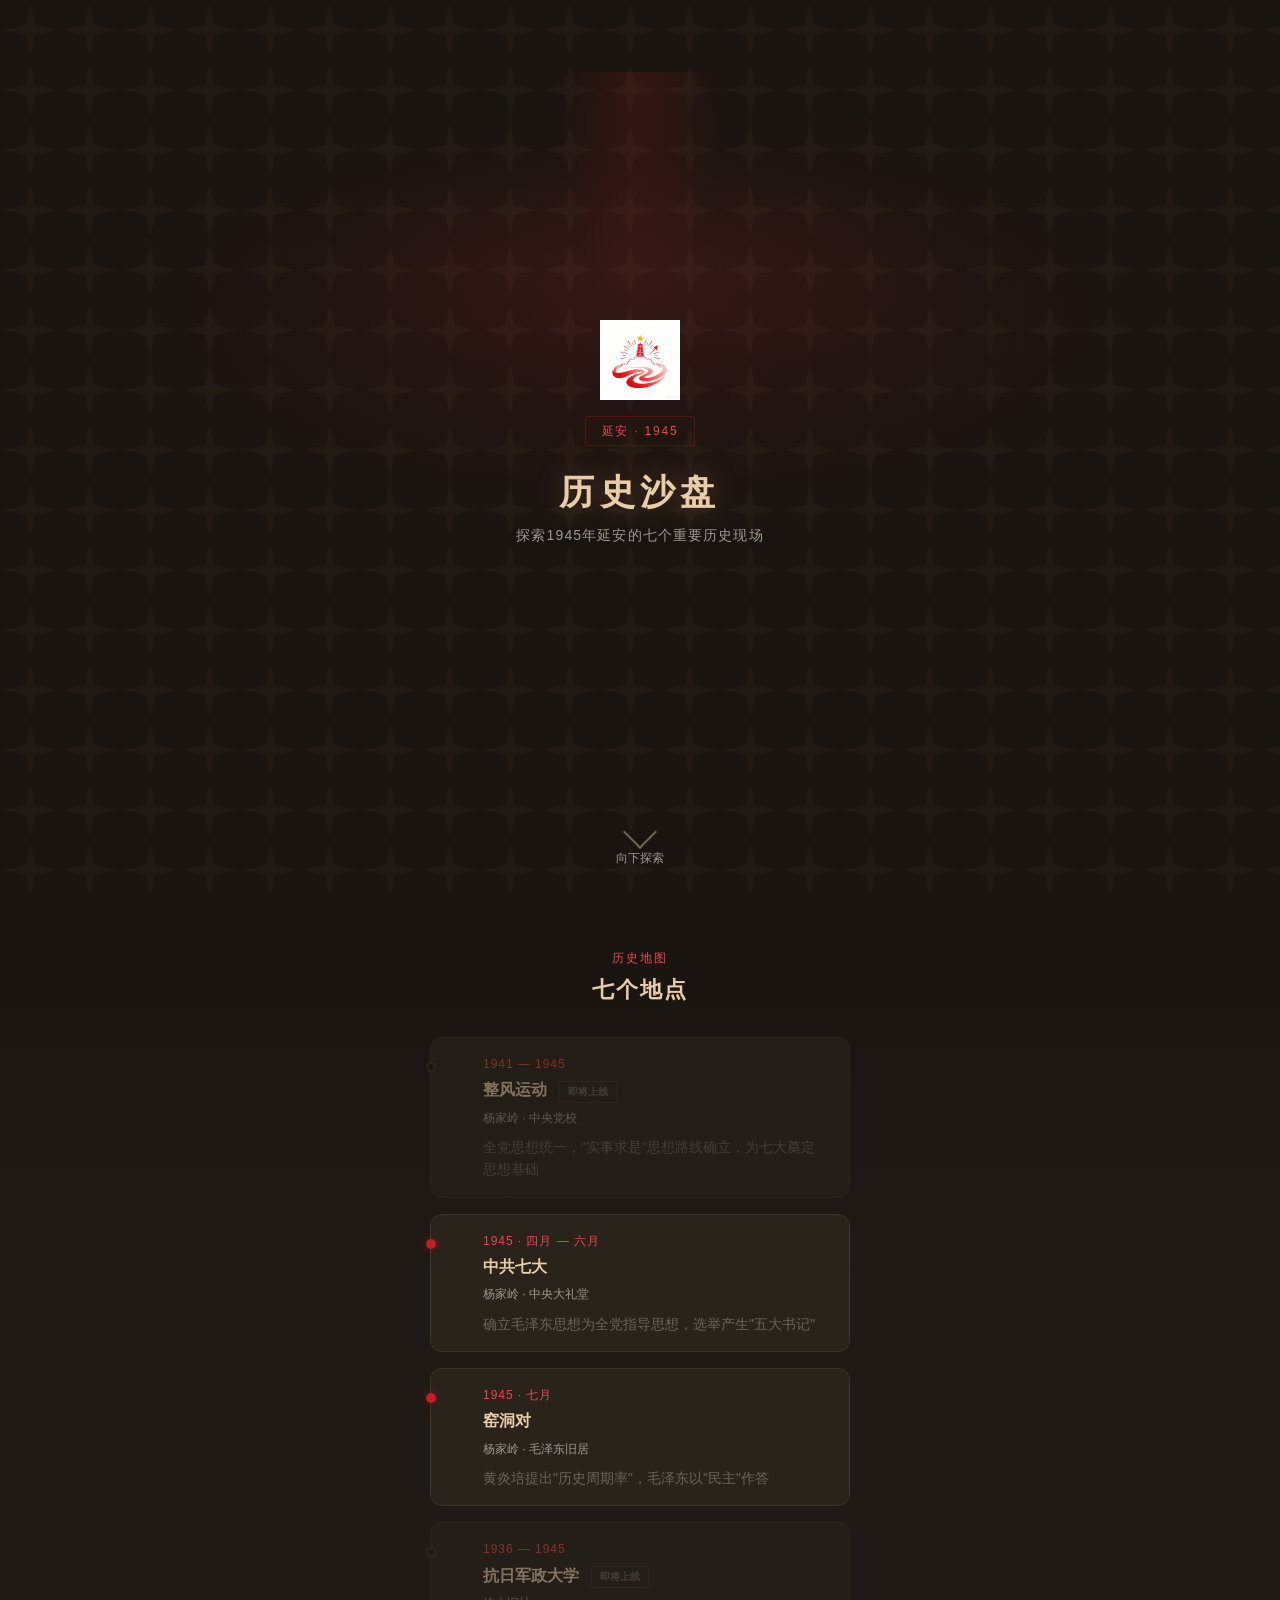
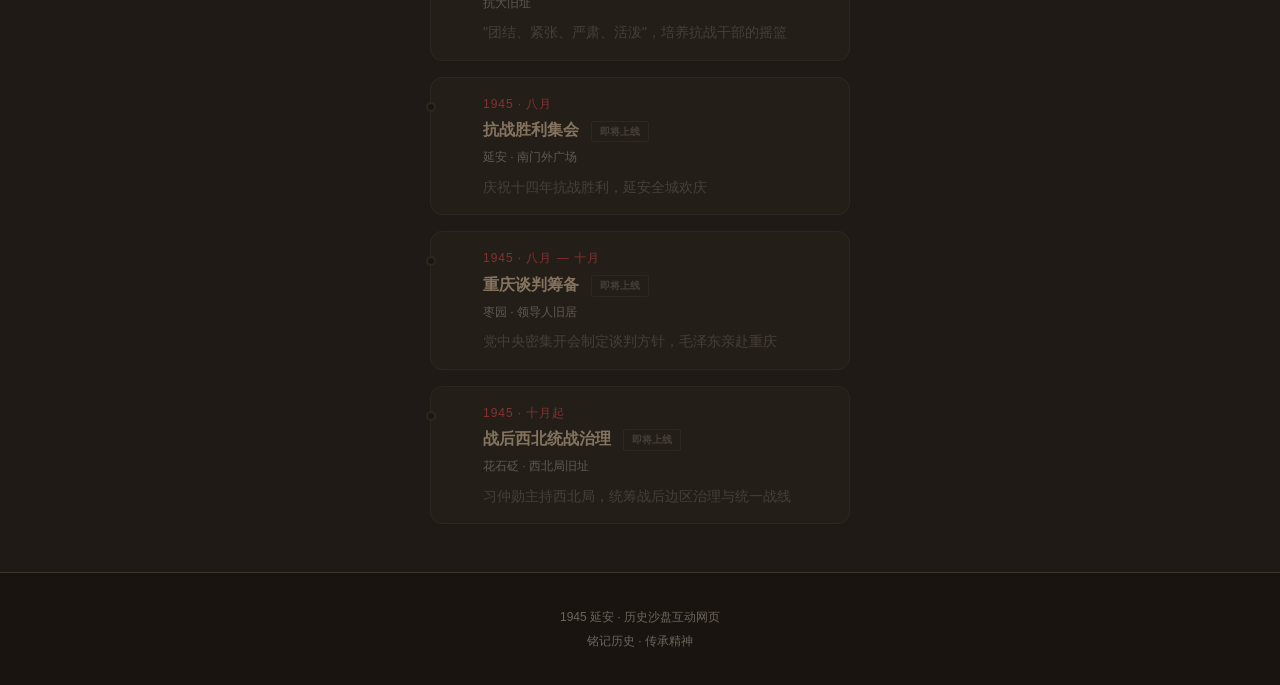
==== index.html @ 7a6450e3 "修復人物圖片顯示問題 - 添加 .nojekyll、根目錄著陸頁、圖片加載重試機制 - 新增 .nojekyll 防止 GitHub Pages 的 Jekyll 處理干擾靜態資源 - 新增根目錄 i" ====
<!DOCTYPE html>
<html lang="zh-CN">
<head>
<meta charset="UTF-8">
<meta name="viewport" content="width=device-width, initial-scale=1.0, viewport-fit=cover">
<title>1945延安 · 历史沙盘</title>
<link rel="stylesheet" href="assets/css/common.css">
<style>
  :root {
    --accent:       #C41E24;
    --accent-light: #E8484D;
  }

  body {
    background: var(--color-bg-deep);
  }

  /* ===== 封面 ===== */
  .hero {
    width: 100%;
    min-height: 100vh;
    min-height: 100dvh;
    display: flex;
    flex-direction: column;
    align-items: center;
    justify-content: center;
    padding: var(--space-3xl) var(--space-lg);
    position: relative;
    overflow: hidden;
    background:
      radial-gradient(ellipse 70% 40% at 50% 35%, rgba(196,30,36,0.10) 0%, transparent 60%),
      radial-gradient(ellipse 50% 25% at 50% 30%, rgba(232,72,77,0.06) 0%, transparent 50%),
      var(--color-bg-deep);
  }

  .hero-bg-texture {
    position: absolute; inset: 0;
    pointer-events: none; z-index: 1; opacity: 0.04;
    background-image: url("data:image/svg+xml,%3Csvg width='60' height='60' xmlns='http://www.w3.org/2000/svg'%3E%3Cpath d='M30 5 L35 25 L55 30 L35 35 L30 55 L25 35 L5 30 L25 25 Z' fill='%23D4A574'/%3E%3C/svg%3E");
    background-size: 60px 60px;
  }

  /* 灯笼光晕 */
  .lantern-glow {
    position: absolute; top: 8%; left: 50%; transform: translateX(-50%);
    width: 200px; height: 300px;
    background: radial-gradient(ellipse at 50% 0%, rgba(196,30,36,0.15) 0%, transparent 60%);
    pointer-events: none; z-index: 1;
    animation: glowPulse 4s ease-in-out infinite;
  }
  @keyframes glowPulse {
    0%, 100% { opacity: 0.7; transform: translateX(-50%) scale(1); }
    50%      { opacity: 1; transform: translateX(-50%) scale(1.05); }
  }

  /* 队徽 */
  .logo-wrap {
    position: relative; z-index: 2;
    width: 80px; height: 80px;
    margin-bottom: var(--space-lg);
    opacity: 0;
    animation: fadeUp 0.8s var(--ease-out) 0.1s forwards;
  }
  .logo-wrap img { width: 100%; height: 100%; object-fit: contain; }

  .hero-tag {
    position: relative; z-index: 2;
    font-size: var(--text-xs); letter-spacing: 0.15em;
    color: var(--accent-light);
    border: 1px solid rgba(196,30,36,0.3);
    padding: 4px 16px; border-radius: 2px;
    margin-bottom: var(--space-xl);
    opacity: 0;
    animation: fadeUp 0.8s var(--ease-out) 0.15s forwards;
  }

  .hero-title {
    position: relative; z-index: 2;
    font-family: var(--font-display);
    font-size: 2.2rem; font-weight: 900;
    color: var(--color-gold-light);
    letter-spacing: 0.15em;
    margin-bottom: var(--space-sm);
    opacity: 0;
    animation: fadeUp 0.8s var(--ease-out) 0.25s forwards;
    text-shadow: 0 0 30px rgba(212,165,116,0.3);
  }

  .hero-sub {
    position: relative; z-index: 2;
    font-size: var(--text-sm); color: var(--color-text-dim);
    letter-spacing: 0.08em; margin-bottom: var(--space-2xl);
    opacity: 0;
    animation: fadeUp 0.8s var(--ease-out) 0.35s forwards;
  }

  .hero-scroll {
    position: absolute; bottom: var(--space-2xl); left: 50%;
    transform: translateX(-50%); z-index: 2;
    color: var(--color-text-dim); font-size: var(--text-xs);
    animation: bounce-down 2s ease-in-out infinite;
    pointer-events: none;
    display: flex; flex-direction: column; align-items: center; gap: var(--space-xs);
  }
  .hero-scroll::before {
    content: '';
    width: 24px; height: 24px;
    border-right: 2px solid var(--color-text-dim);
    border-bottom: 2px solid var(--color-text-dim);
    transform: rotate(45deg);
    opacity: 0.6;
  }

  @keyframes fadeUp {
    from { opacity: 0; transform: translateY(20px); }
    to   { opacity: 1; transform: translateY(0); }
  }
  @keyframes bounce-down {
    0%, 100% { transform: translateX(-50%) translateY(0); }
    50%      { transform: translateX(-50%) translateY(8px); }
  }

  /* ===== 地点列表 ===== */
  .locations-section {
    width: 100%;
    padding: var(--space-3xl) var(--space-lg) var(--space-3xl);
    display: flex; flex-direction: column; align-items: center;
    background: linear-gradient(to bottom, var(--color-bg-deep), var(--color-bg-primary) 30%);
  }

  .section-title-wrap {
    text-align: center; margin-bottom: var(--space-2xl);
  }
  .section-label {
    font-size: var(--text-xs); letter-spacing: 0.15em;
    color: var(--accent-light); margin-bottom: var(--space-sm);
  }
  .section-heading {
    font-family: var(--font-display);
    font-size: var(--text-xl); color: var(--color-gold-light);
    letter-spacing: 0.08em;
  }

  /* 连接线 */
  .timeline-line {
    position: absolute; left: 15px; top: 0; bottom: 0;
    width: 1px;
    background: linear-gradient(to bottom, transparent, var(--color-border) 10%, var(--color-border) 90%, transparent);
  }

  /* 地点卡片 */
  .location-list {
    width: 100%; max-width: 420px;
    position: relative;
    display: flex; flex-direction: column; gap: var(--space-lg);
  }

  .location-card {
    position: relative;
    background: var(--color-bg-card);
    border: 1px solid var(--color-border);
    border-radius: var(--radius-lg);
    padding: var(--space-lg) var(--space-xl);
    padding-left: calc(var(--space-xl) + 28px);
    cursor: pointer;
    transition: all var(--duration-base) var(--ease-out);
    -webkit-tap-highlight-color: transparent;
    text-decoration: none;
    color: inherit;
    display: block;
  }
  .location-card:hover {
    border-color: var(--accent);
    box-shadow: 0 8px 32px rgba(0,0,0,0.5);
    transform: translateX(4px);
  }
  .location-card:active { transform: scale(0.98); }

  /* 时间线圆点 */
  .location-dot {
    position: absolute; left: -5px; top: 24px;
    width: 10px; height: 10px; border-radius: 50%;
    border: 2px solid var(--color-border);
    background: var(--color-bg-deep);
    z-index: 2; transition: all var(--duration-base) var(--ease-out);
  }
  .location-card:hover .location-dot,
  .location-card.active .location-dot {
    border-color: var(--accent);
    box-shadow: 0 0 10px rgba(196,30,36,0.4);
  }
  .location-card.active .location-dot {
    background: var(--accent);
  }

  .loc-month {
    font-size: var(--text-xs); color: var(--accent-light);
    letter-spacing: 0.08em; margin-bottom: 2px;
  }
  .loc-name {
    font-family: var(--font-display);
    font-size: var(--text-base); font-weight: 700;
    color: var(--color-gold-light);
    margin-bottom: 4px;
  }
  .loc-venue {
    font-size: var(--text-xs); color: var(--color-text-dim);
    margin-bottom: var(--space-sm);
  }
  .loc-desc {
    font-size: var(--text-sm); color: var(--color-text-muted);
    line-height: 1.6;
    display: -webkit-box;
    -webkit-line-clamp: 2;
    -webkit-box-orient: vertical;
    overflow: hidden;
  }

  /* 即将上线卡片 */
  .location-card.coming-soon {
    opacity: 0.5; cursor: default; pointer-events: none;
  }
  .location-card.coming-soon:hover {
    border-color: var(--color-border);
    box-shadow: none;
    transform: none;
  }
  .coming-badge {
    display: inline-block;
    font-size: 0.65rem; color: var(--color-text-muted);
    border: 1px solid var(--color-border);
    padding: 1px 8px; border-radius: 2px;
    margin-left: var(--space-sm); vertical-align: middle;
  }

  /* 页脚 */
  .site-footer {
    width: 100%; padding: var(--space-2xl) var(--space-lg);
    text-align: center;
    background: var(--color-bg-deep);
    border-top: 1px solid var(--color-border);
  }
  .site-footer p { font-size: var(--text-xs); color: var(--color-text-muted); line-height: 2; }
</style>
</head>
<body>

<!-- ======== 封面 ======== -->
<section class="hero">
  <div class="hero-bg-texture"></div>
  <div class="lantern-glow"></div>

  <div class="logo-wrap">
    <img src="assets/images/logo.png" alt="队徽" onerror="this.style.display='none'">
  </div>
  <div class="hero-tag">延安 · 1945</div>
  <h1 class="hero-title">历史沙盘</h1>
  <p class="hero-sub">探索1945年延安的七个重要历史现场</p>

  <div class="hero-scroll">向下探索</div>
</section>

<!-- ======== 地点列表 ======== -->
<section class="locations-section" id="locations">
  <div class="section-title-wrap">
    <div class="section-label">历史地图</div>
    <h2 class="section-heading">七个地点</h2>
  </div>

  <div class="location-list">
    <!-- 1. 整风运动 — 即将上线 -->
    <div class="location-card coming-soon">
      <div class="location-dot"></div>
      <div class="loc-month">1941 — 1945</div>
      <div class="loc-name">整风运动 <span class="coming-badge">即将上线</span></div>
      <div class="loc-venue">杨家岭 · 中央党校</div>
      <div class="loc-desc">全党思想统一，"实事求是"思想路线确立，为七大奠定思想基础</div>
    </div>

    <!-- 2. 中共七大 ✅ -->
    <a class="location-card active" href="locations/02-qida/">
      <div class="location-dot"></div>
      <div class="loc-month">1945 · 四月 — 六月</div>
      <div class="loc-name">中共七大</div>
      <div class="loc-venue">杨家岭 · 中央大礼堂</div>
      <div class="loc-desc">确立毛泽东思想为全党指导思想，选举产生"五大书记"</div>
    </a>

    <!-- 3. 窑洞对 ✅ -->
    <a class="location-card active" href="locations/03-yaodongdui/">
      <div class="location-dot"></div>
      <div class="loc-month">1945 · 七月</div>
      <div class="loc-name">窑洞对</div>
      <div class="loc-venue">杨家岭 · 毛泽东旧居</div>
      <div class="loc-desc">黄炎培提出"历史周期率"，毛泽东以"民主"作答</div>
    </a>

    <!-- 4. 抗大 — 即将上线 -->
    <div class="location-card coming-soon">
      <div class="location-dot"></div>
      <div class="loc-month">1936 — 1945</div>
      <div class="loc-name">抗日军政大学 <span class="coming-badge">即将上线</span></div>
      <div class="loc-venue">抗大旧址</div>
      <div class="loc-desc">"团结、紧张、严肃、活泼"，培养抗战干部的摇篮</div>
    </div>

    <!-- 5. 抗战胜利集会 — 即将上线 -->
    <div class="location-card coming-soon">
      <div class="location-dot"></div>
      <div class="loc-month">1945 · 八月</div>
      <div class="loc-name">抗战胜利集会 <span class="coming-badge">即将上线</span></div>
      <div class="loc-venue">延安 · 南门外广场</div>
      <div class="loc-desc">庆祝十四年抗战胜利，延安全城欢庆</div>
    </div>

    <!-- 6. 重庆谈判筹备 — 即将上线 -->
    <div class="location-card coming-soon">
      <div class="location-dot"></div>
      <div class="loc-month">1945 · 八月 — 十月</div>
      <div class="loc-name">重庆谈判筹备 <span class="coming-badge">即将上线</span></div>
      <div class="loc-venue">枣园 · 领导人旧居</div>
      <div class="loc-desc">党中央密集开会制定谈判方针，毛泽东亲赴重庆</div>
    </div>

    <!-- 7. 战后西北统战治理 — 即将上线 -->
    <div class="location-card coming-soon">
      <div class="location-dot"></div>
      <div class="loc-month">1945 · 十月起</div>
      <div class="loc-name">战后西北统战治理 <span class="coming-badge">即将上线</span></div>
      <div class="loc-venue">花石砭 · 西北局旧址</div>
      <div class="loc-desc">习仲勋主持西北局，统筹战后边区治理与统一战线</div>
    </div>
  </div>
</section>

<!-- ======== 页脚 ======== -->
<footer class="site-footer">
  <p>1945 延安 · 历史沙盘互动网页</p>
  <p>铭记历史 · 传承精神</p>
</footer>

</body>
</html>
---- assets/css/common.css ----
/* ============================================
   1945延安 · 公共样式系统
   设计主题：暗红色调 · 窑洞灯火
   ============================================ */

/* --- CSS 变量（设计令牌） --- */
:root {
  /* 核心色板 — 取自队徽 */
  --color-bg-deep:    #1a1410;   /* 最深底色（窑洞深处） */
  --color-bg-primary: #1f1a15;   /* 主背景 */
  --color-bg-card:    #2a231c;   /* 卡片背景 */
  --color-bg-elevated:#302820;   /* 悬浮层背景 */

  --color-gold:       #D4A574;   /* 暖金（月亮、强调） */
  --color-gold-light: #E8CDA8;   /* 浅金（高亮文字） */
  --color-red:        #C41E24;   /* 革命红（标题、按钮） */
  --color-red-deep:   #8B1A1F;   /* 深红（渐变暗部） */
  --color-red-glow:   #E8484D;   /* 红光（hover微光） */

  --color-text:       #E8DDD0;   /* 主文字（暖白纸色） */
  --color-text-dim:   #A0988C;   /* 次文字 */
  --color-text-muted: #6B645A;   /* 弱化文字 */
  --color-border:     #3D342A;   /* 边框/分割线 */

  --color-success:    #5B8C5A;   /* 正确绿 */
  --color-error:      #C44B4B;   /* 错误红 */

  /* 字体 */
  --font-display: "STSong", "SimSun", "Noto Serif SC", "Source Han Serif CN", serif;
  --font-body:    "PingFang SC", "Microsoft YaHei", "Noto Sans SC", "Source Han Sans CN", sans-serif;

  /* 字号（移动优先，基准375px） */
  --text-xs:   0.75rem;   /* 12px */
  --text-sm:   0.875rem;  /* 14px */
  --text-base: 1rem;      /* 16px */
  --text-lg:   1.125rem;  /* 18px */
  --text-xl:   1.375rem;  /* 22px */
  --text-2xl:  1.75rem;   /* 28px */
  --text-3xl:  2.25rem;   /* 36px */

  /* 间距（4pt体系） */
  --space-xs:  0.25rem;   /* 4px  */
  --space-sm:  0.5rem;    /* 8px  */
  --space-md:  0.75rem;   /* 12px */
  --space-lg:  1rem;      /* 16px */
  --space-xl:  1.5rem;    /* 24px */
  --space-2xl: 2rem;      /* 32px */
  --space-3xl: 3rem;      /* 48px */

  /* 圆角 */
  --radius-sm: 4px;
  --radius-md: 8px;
  --radius-lg: 12px;
  --radius-full: 9999px;

  /* 动效 */
  --ease-out: cubic-bezier(0.16, 1, 0.3, 1);
  --ease-in-out: cubic-bezier(0.65, 0, 0.35, 1);
  --duration-fast: 150ms;
  --duration-base: 300ms;
  --duration-slow: 500ms;
}

/* --- 重置与基础 --- */
*, *::before, *::after {
  margin: 0;
  padding: 0;
  box-sizing: border-box;
}

html {
  font-size: 16px;
  -webkit-text-size-adjust: 100%;
  scroll-behavior: smooth;
}

body {
  font-family: var(--font-body);
  font-size: var(--text-base);
  line-height: 1.7;
  color: var(--color-text);
  background: var(--color-bg-primary);
  min-height: 100vh;
  min-height: 100dvh;
  overflow-x: hidden;
  /* 纸张纹理模拟 */
  background-image:
    radial-gradient(ellipse at 50% 0%, rgba(180,140,100,0.06) 0%, transparent 70%),
    url("data:image/svg+xml,%3Csvg width='400' height='400' xmlns='http://www.w3.org/2000/svg'%3E%3Cfilter id='n'%3E%3CfeTurbulence type='fractalNoise' baseFrequency='0.9' numOctaves='4' stitchTiles='stitch'/%3E%3C/filter%3E%3Crect width='100%25' height='100%25' filter='url(%23n)' opacity='0.03'/%3E%3C/svg%3E");
}

/* --- 排版 --- */
h1, h2, h3, h4 {
  font-family: var(--font-display);
  font-weight: 700;
  line-height: 1.3;
  color: var(--color-gold-light);
}

h1 { font-size: var(--text-3xl); letter-spacing: 0.04em; }
h2 { font-size: var(--text-2xl); letter-spacing: 0.03em; }
h3 { font-size: var(--text-xl); letter-spacing: 0.02em; }

a {
  color: var(--color-gold-light);
  text-decoration: none;
  transition: color var(--duration-fast) var(--ease-out);
}
a:hover { color: var(--color-gold); }

/* --- 页面容器 --- */
.page-container {
  width: 100%;
  max-width: 480px;
  margin: 0 auto;
  padding: 0 var(--space-lg);
  min-height: 100vh;
  min-height: 100dvh;
}

/* --- 按钮 --- */
.btn {
  display: inline-flex;
  align-items: center;
  justify-content: center;
  gap: var(--space-sm);
  padding: var(--space-md) var(--space-xl);
  font-family: var(--font-body);
  font-size: var(--text-base);
  font-weight: 600;
  border: none;
  border-radius: var(--radius-md);
  cursor: pointer;
  transition: all var(--duration-fast) var(--ease-out);
  min-height: 48px;
  min-width: 48px;
  -webkit-tap-highlight-color: transparent;
}
.btn:active { transform: scale(0.97); }

.btn-primary {
  background: var(--color-red);
  color: #fff;
  box-shadow: 0 2px 12px rgba(196,30,36,0.3);
}
.btn-primary:hover {
  background: var(--color-red-glow);
  box-shadow: 0 4px 20px rgba(196,30,36,0.45);
}

.btn-outline {
  background: transparent;
  color: var(--color-gold);
  border: 1.5px solid var(--color-gold);
}
.btn-outline:hover {
  background: rgba(212,165,116,0.1);
}

.btn-ghost {
  background: transparent;
  color: var(--color-text-dim);
}
.btn-ghost:hover { color: var(--color-gold); }

/* --- 卡片 --- */
.card {
  background: var(--color-bg-card);
  border: 1px solid var(--color-border);
  border-radius: var(--radius-lg);
  padding: var(--space-xl);
  transition: all var(--duration-base) var(--ease-out);
}
.card:hover {
  border-color: var(--color-gold);
  box-shadow: 0 8px 30px rgba(0,0,0,0.4);
}

/* --- 分割线 --- */
.divider {
  width: 100%;
  height: 1px;
  background: linear-gradient(90deg, transparent, var(--color-border), transparent);
  margin: var(--space-xl) 0;
}

/* --- 发光分割线（金色） --- */
.divider-gold {
  width: 60px;
  height: 2px;
  background: var(--color-gold);
  border-radius: 1px;
  margin: var(--space-lg) 0;
  opacity: 0.7;
}

/* --- 标签 --- */
.tag {
  display: inline-block;
  padding: var(--space-xs) var(--space-md);
  font-size: var(--text-xs);
  font-weight: 600;
  letter-spacing: 0.06em;
  text-transform: uppercase;
  border-radius: var(--radius-sm);
  background: rgba(212,165,116,0.12);
  color: var(--color-gold);
  border: 1px solid rgba(212,165,116,0.2);
}

/* --- 圆形头像 --- */
.avatar {
  width: 80px;
  height: 80px;
  border-radius: var(--radius-full);
  border: 2px solid var(--color-gold);
  object-fit: cover;
  background: var(--color-bg-card);
  flex-shrink: 0;
}
.avatar-lg {
  width: 120px;
  height: 120px;
}

/* --- 音频播放按钮 --- */
.audio-btn {
  display: inline-flex;
  align-items: center;
  justify-content: center;
  width: 48px;
  height: 48px;
  border-radius: var(--radius-full);
  background: var(--color-red);
  color: #fff;
  border: none;
  cursor: pointer;
  font-size: 1.2rem;
  transition: all var(--duration-fast) var(--ease-out);
  box-shadow: 0 2px 12px rgba(196,30,36,0.35);
  -webkit-tap-highlight-color: transparent;
}
.audio-btn:hover {
  transform: scale(1.08);
  box-shadow: 0 4px 20px rgba(196,30,36,0.5);
}
.audio-btn.playing {
  animation: audio-pulse 1.2s ease-in-out infinite;
  background: var(--color-gold);
}

@keyframes audio-pulse {
  0%, 100% { box-shadow: 0 2px 12px rgba(212,165,116,0.35); }
  50%      { box-shadow: 0 4px 28px rgba(212,165,116,0.6); }
}

/* --- 弹窗/遮罩 --- */
.overlay {
  position: fixed;
  inset: 0;
  background: rgba(10,8,6,0.85);
  backdrop-filter: blur(4px);
  z-index: 100;
  display: flex;
  align-items: flex-end;
  justify-content: center;
  opacity: 0;
  pointer-events: none;
  transition: opacity var(--duration-base) var(--ease-out);
}
.overlay.active {
  opacity: 1;
  pointer-events: auto;
}

.overlay-panel {
  width: 100%;
  max-width: 480px;
  max-height: 85vh;
  max-height: 85dvh;
  background: var(--color-bg-primary);
  border-radius: var(--radius-lg) var(--radius-lg) 0 0;
  padding: var(--space-xl) var(--space-xl) calc(var(--space-xl) + env(safe-area-inset-bottom));
  overflow-y: auto;
  transform: translateY(100%);
  transition: transform var(--duration-slow) var(--ease-out);
}
.overlay.active .overlay-panel {
  transform: translateY(0);
}

.overlay-close {
  position: absolute;
  top: var(--space-lg);
  right: var(--space-lg);
  width: 36px;
  height: 36px;
  border-radius: var(--radius-full);
  background: rgba(255,255,255,0.1);
  border: none;
  color: var(--color-text);
  font-size: 1.2rem;
  cursor: pointer;
  display: flex;
  align-items: center;
  justify-content: center;
  z-index: 1;
}
.overlay-close:hover { background: rgba(255,255,255,0.2); }

/* --- 全屏滑动页 --- */
.fullscreen-page {
  width: 100%;
  min-height: 100vh;
  min-height: 100dvh;
  display: flex;
  flex-direction: column;
  align-items: center;
  justify-content: center;
  padding: var(--space-2xl) var(--space-lg);
  position: relative;
  scroll-snap-align: start;
}

/* 向下滚动提示箭头 */
.scroll-hint {
  position: absolute;
  bottom: var(--space-2xl);
  left: 50%;
  transform: translateX(-50%);
  display: flex;
  flex-direction: column;
  align-items: center;
  gap: var(--space-xs);
  color: var(--color-text-dim);
  font-size: var(--text-xs);
  animation: bounce-down 2s ease-in-out infinite;
  pointer-events: none;
}
.scroll-hint::before {
  content: '';
  width: 24px;
  height: 24px;
  border-right: 2px solid var(--color-text-dim);
  border-bottom: 2px solid var(--color-text-dim);
  transform: rotate(45deg);
  opacity: 0.6;
}

@keyframes bounce-down {
  0%, 100% { transform: translateX(-50%) translateY(0);  }
  50%      { transform: translateX(-50%) translateY(8px); }
}

/* --- 工具类 --- */
.text-center  { text-align: center; }
.text-gold    { color: var(--color-gold); }
.text-dim     { color: var(--color-text-dim); }
.text-muted   { color: var(--color-text-muted); }
.text-red     { color: var(--color-red); }
.mt-auto      { margin-top: auto; }
.mb-lg        { margin-bottom: var(--space-lg); }
.mb-xl        { margin-bottom: var(--space-xl); }
.gap-lg       { gap: var(--space-lg); }
.flex-col     { display: flex; flex-direction: column; }
.flex-center  { display: flex; align-items: center; justify-content: center; }
.flex-between { display: flex; align-items: center; justify-content: space-between; }

/* --- 响应式（平板以上） --- */
@media (min-width: 768px) {
  :root {
    --text-3xl: 2.75rem;
    --text-2xl: 2rem;
  }
  .page-container {
    padding: 0 var(--space-2xl);
  }
}
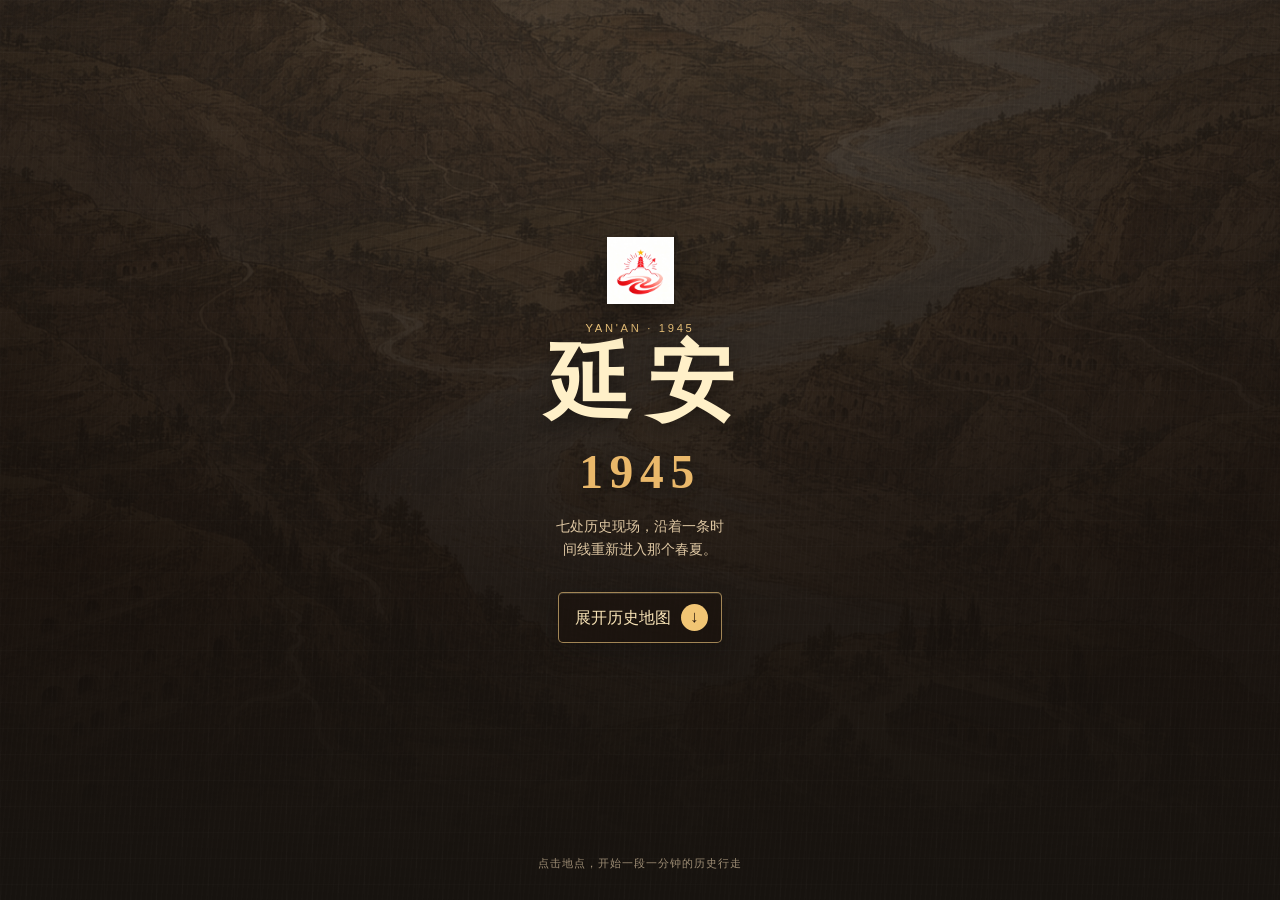
==== commit 0b5469c0: "Complete mobile Yanan history experience" ====
--- a/index.html
+++ b/index.html
@@ -1,343 +1,47 @@
-<!DOCTYPE html>
+<!doctype html>
 <html lang="zh-CN">
 <head>
-<meta charset="UTF-8">
-<meta name="viewport" content="width=device-width, initial-scale=1.0, viewport-fit=cover">
-<title>1945延安 · 历史沙盘</title>
-<link rel="stylesheet" href="assets/css/common.css">
-<style>
-  :root {
-    --accent:       #C41E24;
-    --accent-light: #E8484D;
-  }
+  <meta charset="utf-8">
+  <meta name="viewport" content="width=device-width, initial-scale=1, viewport-fit=cover">
+  <meta name="theme-color" content="#17130f">
+  <title>1945延安｜历史现场</title>
+  <link rel="stylesheet" href="assets/css/common.css">
+</head>
+<body class="home-shell">
+  <main class="home-cover" id="home-cover">
+    <div class="cover-grain" aria-hidden="true"></div>
+    <img class="brand-mark" src="assets/images/logo.png" alt="1945延安项目标志">
+    <p class="eyebrow">YAN'AN · 1945</p>
+    <h1 class="home-title">延安<br><span>1945</span></h1>
+    <p class="home-subtitle">七处历史现场，沿着一条时间线重新进入那个春夏。</p>
+    <button class="cover-command" id="open-map" type="button">
+      <span>展开历史地图</span>
+      <span class="command-icon" aria-hidden="true">↓</span>
+    </button>
+    <p class="cover-note">点击地点，开始一段一分钟的历史行走</p>
+  </main>
 
-  body {
-    background: var(--color-bg-deep);
-  }
-
-  /* ===== 封面 ===== */
-  .hero {
-    width: 100%;
-    min-height: 100vh;
-    min-height: 100dvh;
-    display: flex;
-    flex-direction: column;
-    align-items: center;
-    justify-content: center;
-    padding: var(--space-3xl) var(--space-lg);
-    position: relative;
-    overflow: hidden;
-    background:
-      radial-gradient(ellipse 70% 40% at 50% 35%, rgba(196,30,36,0.10) 0%, transparent 60%),
-      radial-gradient(ellipse 50% 25% at 50% 30%, rgba(232,72,77,0.06) 0%, transparent 50%),
-      var(--color-bg-deep);
-  }
-
-  .hero-bg-texture {
-    position: absolute; inset: 0;
-    pointer-events: none; z-index: 1; opacity: 0.04;
-    background-image: url("data:image/svg+xml,%3Csvg width='60' height='60' xmlns='http://www.w3.org/2000/svg'%3E%3Cpath d='M30 5 L35 25 L55 30 L35 35 L30 55 L25 35 L5 30 L25 25 Z' fill='%23D4A574'/%3E%3C/svg%3E");
-    background-size: 60px 60px;
-  }
-
-  /* 灯笼光晕 */
-  .lantern-glow {
-    position: absolute; top: 8%; left: 50%; transform: translateX(-50%);
-    width: 200px; height: 300px;
-    background: radial-gradient(ellipse at 50% 0%, rgba(196,30,36,0.15) 0%, transparent 60%);
-    pointer-events: none; z-index: 1;
-    animation: glowPulse 4s ease-in-out infinite;
-  }
-  @keyframes glowPulse {
-    0%, 100% { opacity: 0.7; transform: translateX(-50%) scale(1); }
-    50%      { opacity: 1; transform: translateX(-50%) scale(1.05); }
-  }
-
-  /* 队徽 */
-  .logo-wrap {
-    position: relative; z-index: 2;
-    width: 80px; height: 80px;
-    margin-bottom: var(--space-lg);
-    opacity: 0;
-    animation: fadeUp 0.8s var(--ease-out) 0.1s forwards;
-  }
-  .logo-wrap img { width: 100%; height: 100%; object-fit: contain; }
-
-  .hero-tag {
-    position: relative; z-index: 2;
-    font-size: var(--text-xs); letter-spacing: 0.15em;
-    color: var(--accent-light);
-    border: 1px solid rgba(196,30,36,0.3);
-    padding: 4px 16px; border-radius: 2px;
-    margin-bottom: var(--space-xl);
-    opacity: 0;
-    animation: fadeUp 0.8s var(--ease-out) 0.15s forwards;
-  }
-
-  .hero-title {
-    position: relative; z-index: 2;
-    font-family: var(--font-display);
-    font-size: 2.2rem; font-weight: 900;
-    color: var(--color-gold-light);
-    letter-spacing: 0.15em;
-    margin-bottom: var(--space-sm);
-    opacity: 0;
-    animation: fadeUp 0.8s var(--ease-out) 0.25s forwards;
-    text-shadow: 0 0 30px rgba(212,165,116,0.3);
-  }
-
-  .hero-sub {
-    position: relative; z-index: 2;
-    font-size: var(--text-sm); color: var(--color-text-dim);
-    letter-spacing: 0.08em; margin-bottom: var(--space-2xl);
-    opacity: 0;
-    animation: fadeUp 0.8s var(--ease-out) 0.35s forwards;
-  }
-
-  .hero-scroll {
-    position: absolute; bottom: var(--space-2xl); left: 50%;
-    transform: translateX(-50%); z-index: 2;
-    color: var(--color-text-dim); font-size: var(--text-xs);
-    animation: bounce-down 2s ease-in-out infinite;
-    pointer-events: none;
-    display: flex; flex-direction: column; align-items: center; gap: var(--space-xs);
-  }
-  .hero-scroll::before {
-    content: '';
-    width: 24px; height: 24px;
-    border-right: 2px solid var(--color-text-dim);
-    border-bottom: 2px solid var(--color-text-dim);
-    transform: rotate(45deg);
-    opacity: 0.6;
-  }
-
-  @keyframes fadeUp {
-    from { opacity: 0; transform: translateY(20px); }
-    to   { opacity: 1; transform: translateY(0); }
-  }
-  @keyframes bounce-down {
-    0%, 100% { transform: translateX(-50%) translateY(0); }
-    50%      { transform: translateX(-50%) translateY(8px); }
-  }
-
-  /* ===== 地点列表 ===== */
-  .locations-section {
-    width: 100%;
-    padding: var(--space-3xl) var(--space-lg) var(--space-3xl);
-    display: flex; flex-direction: column; align-items: center;
-    background: linear-gradient(to bottom, var(--color-bg-deep), var(--color-bg-primary) 30%);
-  }
-
-  .section-title-wrap {
-    text-align: center; margin-bottom: var(--space-2xl);
-  }
-  .section-label {
-    font-size: var(--text-xs); letter-spacing: 0.15em;
-    color: var(--accent-light); margin-bottom: var(--space-sm);
-  }
-  .section-heading {
-    font-family: var(--font-display);
-    font-size: var(--text-xl); color: var(--color-gold-light);
-    letter-spacing: 0.08em;
-  }
-
-  /* 连接线 */
-  .timeline-line {
-    position: absolute; left: 15px; top: 0; bottom: 0;
-    width: 1px;
-    background: linear-gradient(to bottom, transparent, var(--color-border) 10%, var(--color-border) 90%, transparent);
-  }
-
-  /* 地点卡片 */
-  .location-list {
-    width: 100%; max-width: 420px;
-    position: relative;
-    display: flex; flex-direction: column; gap: var(--space-lg);
-  }
-
-  .location-card {
-    position: relative;
-    background: var(--color-bg-card);
-    border: 1px solid var(--color-border);
-    border-radius: var(--radius-lg);
-    padding: var(--space-lg) var(--space-xl);
-    padding-left: calc(var(--space-xl) + 28px);
-    cursor: pointer;
-    transition: all var(--duration-base) var(--ease-out);
-    -webkit-tap-highlight-color: transparent;
-    text-decoration: none;
-    color: inherit;
-    display: block;
-  }
-  .location-card:hover {
-    border-color: var(--accent);
-    box-shadow: 0 8px 32px rgba(0,0,0,0.5);
-    transform: translateX(4px);
-  }
-  .location-card:active { transform: scale(0.98); }
-
-  /* 时间线圆点 */
-  .location-dot {
-    position: absolute; left: -5px; top: 24px;
-    width: 10px; height: 10px; border-radius: 50%;
-    border: 2px solid var(--color-border);
-    background: var(--color-bg-deep);
-    z-index: 2; transition: all var(--duration-base) var(--ease-out);
-  }
-  .location-card:hover .location-dot,
-  .location-card.active .location-dot {
-    border-color: var(--accent);
-    box-shadow: 0 0 10px rgba(196,30,36,0.4);
-  }
-  .location-card.active .location-dot {
-    background: var(--accent);
-  }
-
-  .loc-month {
-    font-size: var(--text-xs); color: var(--accent-light);
-    letter-spacing: 0.08em; margin-bottom: 2px;
-  }
-  .loc-name {
-    font-family: var(--font-display);
-    font-size: var(--text-base); font-weight: 700;
-    color: var(--color-gold-light);
-    margin-bottom: 4px;
-  }
-  .loc-venue {
-    font-size: var(--text-xs); color: var(--color-text-dim);
-    margin-bottom: var(--space-sm);
-  }
-  .loc-desc {
-    font-size: var(--text-sm); color: var(--color-text-muted);
-    line-height: 1.6;
-    display: -webkit-box;
-    -webkit-line-clamp: 2;
-    -webkit-box-orient: vertical;
-    overflow: hidden;
-  }
-
-  /* 即将上线卡片 */
-  .location-card.coming-soon {
-    opacity: 0.5; cursor: default; pointer-events: none;
-  }
-  .location-card.coming-soon:hover {
-    border-color: var(--color-border);
-    box-shadow: none;
-    transform: none;
-  }
-  .coming-badge {
-    display: inline-block;
-    font-size: 0.65rem; color: var(--color-text-muted);
-    border: 1px solid var(--color-border);
-    padding: 1px 8px; border-radius: 2px;
-    margin-left: var(--space-sm); vertical-align: middle;
-  }
-
-  /* 页脚 */
-  .site-footer {
-    width: 100%; padding: var(--space-2xl) var(--space-lg);
-    text-align: center;
-    background: var(--color-bg-deep);
-    border-top: 1px solid var(--color-border);
-  }
-  .site-footer p { font-size: var(--text-xs); color: var(--color-text-muted); line-height: 2; }
-</style>
-</head>
-<body>
-
-<!-- ======== 封面 ======== -->
-<section class="hero">
-  <div class="hero-bg-texture"></div>
-  <div class="lantern-glow"></div>
-
-  <div class="logo-wrap">
-    <img src="assets/images/logo.png" alt="队徽" onerror="this.style.display='none'">
-  </div>
-  <div class="hero-tag">延安 · 1945</div>
-  <h1 class="hero-title">历史沙盘</h1>
-  <p class="hero-sub">探索1945年延安的七个重要历史现场</p>
-
-  <div class="hero-scroll">向下探索</div>
-</section>
-
-<!-- ======== 地点列表 ======== -->
-<section class="locations-section" id="locations">
-  <div class="section-title-wrap">
-    <div class="section-label">历史地图</div>
-    <h2 class="section-heading">七个地点</h2>
-  </div>
-
-  <div class="location-list">
-    <!-- 1. 整风运动 — 即将上线 -->
-    <div class="location-card coming-soon">
-      <div class="location-dot"></div>
-      <div class="loc-month">1941 — 1945</div>
-      <div class="loc-name">整风运动 <span class="coming-badge">即将上线</span></div>
-      <div class="loc-venue">杨家岭 · 中央党校</div>
-      <div class="loc-desc">全党思想统一，"实事求是"思想路线确立，为七大奠定思想基础</div>
+  <section class="map-drawer" id="history-map" aria-hidden="true" aria-labelledby="map-title">
+    <header class="map-toolbar">
+      <button class="icon-control" id="close-map" type="button" aria-label="返回项目封面" title="返回封面"></button>
+      <div class="map-toolbar-title">
+        <p>1945 · 延安</p>
+        <h2 id="map-title">七处历史现场</h2>
+      </div>
+      <a class="icon-control" href="quiz/" aria-label="进入知识挑战" title="知识挑战"></a>
+    </header>
+    <p class="map-intro">点按地标，循着时间路线抵达现场</p>
+    <section class="map-board" id="map-board" aria-label="1945延安七个历史地点示意图">
+      <svg class="map-route" aria-hidden="true" viewBox="0 0 100 100" preserveAspectRatio="none"><path id="map-route-path"></path></svg>
+      <div id="map-markers"></div>
+      <span class="map-legend">历史氛围示意图 · 非比例测绘</span>
+    </section>
+    <div class="map-foot-tools">
+      <button class="map-tool-text" id="map-reset" type="button">重看路线</button>
+      <a class="map-tool-text" href="quiz/">知识挑战 <span id="quiz-count"></span></a>
     </div>
-
-    <!-- 2. 中共七大 ✅ -->
-    <a class="location-card active" href="locations/02-qida/">
-      <div class="location-dot"></div>
-      <div class="loc-month">1945 · 四月 — 六月</div>
-      <div class="loc-name">中共七大</div>
-      <div class="loc-venue">杨家岭 · 中央大礼堂</div>
-      <div class="loc-desc">确立毛泽东思想为全党指导思想，选举产生"五大书记"</div>
-    </a>
-
-    <!-- 3. 窑洞对 ✅ -->
-    <a class="location-card active" href="locations/03-yaodongdui/">
-      <div class="location-dot"></div>
-      <div class="loc-month">1945 · 七月</div>
-      <div class="loc-name">窑洞对</div>
-      <div class="loc-venue">杨家岭 · 毛泽东旧居</div>
-      <div class="loc-desc">黄炎培提出"历史周期率"，毛泽东以"民主"作答</div>
-    </a>
-
-    <!-- 4. 抗大 — 即将上线 -->
-    <div class="location-card coming-soon">
-      <div class="location-dot"></div>
-      <div class="loc-month">1936 — 1945</div>
-      <div class="loc-name">抗日军政大学 <span class="coming-badge">即将上线</span></div>
-      <div class="loc-venue">抗大旧址</div>
-      <div class="loc-desc">"团结、紧张、严肃、活泼"，培养抗战干部的摇篮</div>
-    </div>
-
-    <!-- 5. 抗战胜利集会 — 即将上线 -->
-    <div class="location-card coming-soon">
-      <div class="location-dot"></div>
-      <div class="loc-month">1945 · 八月</div>
-      <div class="loc-name">抗战胜利集会 <span class="coming-badge">即将上线</span></div>
-      <div class="loc-venue">延安 · 南门外广场</div>
-      <div class="loc-desc">庆祝十四年抗战胜利，延安全城欢庆</div>
-    </div>
-
-    <!-- 6. 重庆谈判筹备 — 即将上线 -->
-    <div class="location-card coming-soon">
-      <div class="location-dot"></div>
-      <div class="loc-month">1945 · 八月 — 十月</div>
-      <div class="loc-name">重庆谈判筹备 <span class="coming-badge">即将上线</span></div>
-      <div class="loc-venue">枣园 · 领导人旧居</div>
-      <div class="loc-desc">党中央密集开会制定谈判方针，毛泽东亲赴重庆</div>
-    </div>
-
-    <!-- 7. 战后西北统战治理 — 即将上线 -->
-    <div class="location-card coming-soon">
-      <div class="location-dot"></div>
-      <div class="loc-month">1945 · 十月起</div>
-      <div class="loc-name">战后西北统战治理 <span class="coming-badge">即将上线</span></div>
-      <div class="loc-venue">花石砭 · 西北局旧址</div>
-      <div class="loc-desc">习仲勋主持西北局，统筹战后边区治理与统一战线</div>
-    </div>
-  </div>
-</section>
-
-<!-- ======== 页脚 ======== -->
-<footer class="site-footer">
-  <p>1945 延安 · 历史沙盘互动网页</p>
-  <p>铭记历史 · 传承精神</p>
-</footer>
-
+  </section>
+  <script src="assets/js/site-data.js"></script>
+  <script src="assets/js/site.js"></script>
 </body>
 </html>
--- a/assets/css/common.css
+++ b/assets/css/common.css
@@ -1,378 +1,203 @@
-/* ============================================
-   1945延安 · 公共样式系统
-   设计主题：暗红色调 · 窑洞灯火
-   ============================================ */
-
-/* --- CSS 变量（设计令牌） --- */
 :root {
-  /* 核心色板 — 取自队徽 */
-  --color-bg-deep:    #1a1410;   /* 最深底色（窑洞深处） */
-  --color-bg-primary: #1f1a15;   /* 主背景 */
-  --color-bg-card:    #2a231c;   /* 卡片背景 */
-  --color-bg-elevated:#302820;   /* 悬浮层背景 */
-
-  --color-gold:       #D4A574;   /* 暖金（月亮、强调） */
-  --color-gold-light: #E8CDA8;   /* 浅金（高亮文字） */
-  --color-red:        #C41E24;   /* 革命红（标题、按钮） */
-  --color-red-deep:   #8B1A1F;   /* 深红（渐变暗部） */
-  --color-red-glow:   #E8484D;   /* 红光（hover微光） */
-
-  --color-text:       #E8DDD0;   /* 主文字（暖白纸色） */
-  --color-text-dim:   #A0988C;   /* 次文字 */
-  --color-text-muted: #6B645A;   /* 弱化文字 */
-  --color-border:     #3D342A;   /* 边框/分割线 */
-
-  --color-success:    #5B8C5A;   /* 正确绿 */
-  --color-error:      #C44B4B;   /* 错误红 */
-
-  /* 字体 */
-  --font-display: "STSong", "SimSun", "Noto Serif SC", "Source Han Serif CN", serif;
-  --font-body:    "PingFang SC", "Microsoft YaHei", "Noto Sans SC", "Source Han Sans CN", sans-serif;
-
-  /* 字号（移动优先，基准375px） */
-  --text-xs:   0.75rem;   /* 12px */
-  --text-sm:   0.875rem;  /* 14px */
-  --text-base: 1rem;      /* 16px */
-  --text-lg:   1.125rem;  /* 18px */
-  --text-xl:   1.375rem;  /* 22px */
-  --text-2xl:  1.75rem;   /* 28px */
-  --text-3xl:  2.25rem;   /* 36px */
-
-  /* 间距（4pt体系） */
-  --space-xs:  0.25rem;   /* 4px  */
-  --space-sm:  0.5rem;    /* 8px  */
-  --space-md:  0.75rem;   /* 12px */
-  --space-lg:  1rem;      /* 16px */
-  --space-xl:  1.5rem;    /* 24px */
-  --space-2xl: 2rem;      /* 32px */
-  --space-3xl: 3rem;      /* 48px */
-
-  /* 圆角 */
-  --radius-sm: 4px;
-  --radius-md: 8px;
-  --radius-lg: 12px;
-  --radius-full: 9999px;
-
-  /* 动效 */
-  --ease-out: cubic-bezier(0.16, 1, 0.3, 1);
-  --ease-in-out: cubic-bezier(0.65, 0, 0.35, 1);
-  --duration-fast: 150ms;
-  --duration-base: 300ms;
-  --duration-slow: 500ms;
-}
-
-/* --- 重置与基础 --- */
-*, *::before, *::after {
-  margin: 0;
-  padding: 0;
-  box-sizing: border-box;
-}
-
-html {
-  font-size: 16px;
-  -webkit-text-size-adjust: 100%;
-  scroll-behavior: smooth;
-}
-
-body {
-  font-family: var(--font-body);
-  font-size: var(--text-base);
-  line-height: 1.7;
-  color: var(--color-text);
-  background: var(--color-bg-primary);
-  min-height: 100vh;
-  min-height: 100dvh;
-  overflow-x: hidden;
-  /* 纸张纹理模拟 */
-  background-image:
-    radial-gradient(ellipse at 50% 0%, rgba(180,140,100,0.06) 0%, transparent 70%),
-    url("data:image/svg+xml,%3Csvg width='400' height='400' xmlns='http://www.w3.org/2000/svg'%3E%3Cfilter id='n'%3E%3CfeTurbulence type='fractalNoise' baseFrequency='0.9' numOctaves='4' stitchTiles='stitch'/%3E%3C/filter%3E%3Crect width='100%25' height='100%25' filter='url(%23n)' opacity='0.03'/%3E%3C/svg%3E");
-}
-
-/* --- 排版 --- */
-h1, h2, h3, h4 {
-  font-family: var(--font-display);
-  font-weight: 700;
-  line-height: 1.3;
-  color: var(--color-gold-light);
-}
-
-h1 { font-size: var(--text-3xl); letter-spacing: 0.04em; }
-h2 { font-size: var(--text-2xl); letter-spacing: 0.03em; }
-h3 { font-size: var(--text-xl); letter-spacing: 0.02em; }
-
-a {
-  color: var(--color-gold-light);
-  text-decoration: none;
-  transition: color var(--duration-fast) var(--ease-out);
-}
-a:hover { color: var(--color-gold); }
-
-/* --- 页面容器 --- */
-.page-container {
-  width: 100%;
-  max-width: 480px;
-  margin: 0 auto;
-  padding: 0 var(--space-lg);
-  min-height: 100vh;
-  min-height: 100dvh;
-}
-
-/* --- 按钮 --- */
-.btn {
-  display: inline-flex;
-  align-items: center;
-  justify-content: center;
-  gap: var(--space-sm);
-  padding: var(--space-md) var(--space-xl);
-  font-family: var(--font-body);
-  font-size: var(--text-base);
-  font-weight: 600;
-  border: none;
-  border-radius: var(--radius-md);
-  cursor: pointer;
-  transition: all var(--duration-fast) var(--ease-out);
-  min-height: 48px;
-  min-width: 48px;
-  -webkit-tap-highlight-color: transparent;
-}
-.btn:active { transform: scale(0.97); }
-
-.btn-primary {
-  background: var(--color-red);
-  color: #fff;
-  box-shadow: 0 2px 12px rgba(196,30,36,0.3);
-}
-.btn-primary:hover {
-  background: var(--color-red-glow);
-  box-shadow: 0 4px 20px rgba(196,30,36,0.45);
-}
-
-.btn-outline {
-  background: transparent;
-  color: var(--color-gold);
-  border: 1.5px solid var(--color-gold);
-}
-.btn-outline:hover {
-  background: rgba(212,165,116,0.1);
-}
-
-.btn-ghost {
-  background: transparent;
-  color: var(--color-text-dim);
-}
-.btn-ghost:hover { color: var(--color-gold); }
-
-/* --- 卡片 --- */
-.card {
-  background: var(--color-bg-card);
-  border: 1px solid var(--color-border);
-  border-radius: var(--radius-lg);
-  padding: var(--space-xl);
-  transition: all var(--duration-base) var(--ease-out);
-}
-.card:hover {
-  border-color: var(--color-gold);
-  box-shadow: 0 8px 30px rgba(0,0,0,0.4);
-}
-
-/* --- 分割线 --- */
-.divider {
-  width: 100%;
-  height: 1px;
-  background: linear-gradient(90deg, transparent, var(--color-border), transparent);
-  margin: var(--space-xl) 0;
-}
-
-/* --- 发光分割线（金色） --- */
-.divider-gold {
-  width: 60px;
-  height: 2px;
-  background: var(--color-gold);
-  border-radius: 1px;
-  margin: var(--space-lg) 0;
-  opacity: 0.7;
-}
-
-/* --- 标签 --- */
-.tag {
-  display: inline-block;
-  padding: var(--space-xs) var(--space-md);
-  font-size: var(--text-xs);
-  font-weight: 600;
-  letter-spacing: 0.06em;
-  text-transform: uppercase;
-  border-radius: var(--radius-sm);
-  background: rgba(212,165,116,0.12);
-  color: var(--color-gold);
-  border: 1px solid rgba(212,165,116,0.2);
-}
-
-/* --- 圆形头像 --- */
-.avatar {
-  width: 80px;
-  height: 80px;
-  border-radius: var(--radius-full);
-  border: 2px solid var(--color-gold);
-  object-fit: cover;
-  background: var(--color-bg-card);
-  flex-shrink: 0;
-}
-.avatar-lg {
-  width: 120px;
-  height: 120px;
-}
-
-/* --- 音频播放按钮 --- */
-.audio-btn {
-  display: inline-flex;
-  align-items: center;
-  justify-content: center;
-  width: 48px;
-  height: 48px;
-  border-radius: var(--radius-full);
-  background: var(--color-red);
-  color: #fff;
-  border: none;
-  cursor: pointer;
-  font-size: 1.2rem;
-  transition: all var(--duration-fast) var(--ease-out);
-  box-shadow: 0 2px 12px rgba(196,30,36,0.35);
-  -webkit-tap-highlight-color: transparent;
-}
-.audio-btn:hover {
-  transform: scale(1.08);
-  box-shadow: 0 4px 20px rgba(196,30,36,0.5);
-}
-.audio-btn.playing {
-  animation: audio-pulse 1.2s ease-in-out infinite;
-  background: var(--color-gold);
-}
-
-@keyframes audio-pulse {
-  0%, 100% { box-shadow: 0 2px 12px rgba(212,165,116,0.35); }
-  50%      { box-shadow: 0 4px 28px rgba(212,165,116,0.6); }
-}
-
-/* --- 弹窗/遮罩 --- */
-.overlay {
-  position: fixed;
-  inset: 0;
-  background: rgba(10,8,6,0.85);
-  backdrop-filter: blur(4px);
-  z-index: 100;
-  display: flex;
-  align-items: flex-end;
-  justify-content: center;
-  opacity: 0;
-  pointer-events: none;
-  transition: opacity var(--duration-base) var(--ease-out);
-}
-.overlay.active {
-  opacity: 1;
-  pointer-events: auto;
-}
-
-.overlay-panel {
-  width: 100%;
-  max-width: 480px;
-  max-height: 85vh;
-  max-height: 85dvh;
-  background: var(--color-bg-primary);
-  border-radius: var(--radius-lg) var(--radius-lg) 0 0;
-  padding: var(--space-xl) var(--space-xl) calc(var(--space-xl) + env(safe-area-inset-bottom));
-  overflow-y: auto;
-  transform: translateY(100%);
-  transition: transform var(--duration-slow) var(--ease-out);
-}
-.overlay.active .overlay-panel {
-  transform: translateY(0);
-}
-
-.overlay-close {
-  position: absolute;
-  top: var(--space-lg);
-  right: var(--space-lg);
-  width: 36px;
-  height: 36px;
-  border-radius: var(--radius-full);
-  background: rgba(255,255,255,0.1);
-  border: none;
-  color: var(--color-text);
-  font-size: 1.2rem;
-  cursor: pointer;
-  display: flex;
-  align-items: center;
-  justify-content: center;
-  z-index: 1;
-}
-.overlay-close:hover { background: rgba(255,255,255,0.2); }
-
-/* --- 全屏滑动页 --- */
-.fullscreen-page {
-  width: 100%;
-  min-height: 100vh;
-  min-height: 100dvh;
-  display: flex;
-  flex-direction: column;
-  align-items: center;
-  justify-content: center;
-  padding: var(--space-2xl) var(--space-lg);
-  position: relative;
-  scroll-snap-align: start;
-}
-
-/* 向下滚动提示箭头 */
-.scroll-hint {
-  position: absolute;
-  bottom: var(--space-2xl);
-  left: 50%;
-  transform: translateX(-50%);
-  display: flex;
-  flex-direction: column;
-  align-items: center;
-  gap: var(--space-xs);
-  color: var(--color-text-dim);
-  font-size: var(--text-xs);
-  animation: bounce-down 2s ease-in-out infinite;
-  pointer-events: none;
-}
-.scroll-hint::before {
-  content: '';
-  width: 24px;
-  height: 24px;
-  border-right: 2px solid var(--color-text-dim);
-  border-bottom: 2px solid var(--color-text-dim);
-  transform: rotate(45deg);
-  opacity: 0.6;
-}
-
-@keyframes bounce-down {
-  0%, 100% { transform: translateX(-50%) translateY(0);  }
-  50%      { transform: translateX(-50%) translateY(8px); }
-}
-
-/* --- 工具类 --- */
-.text-center  { text-align: center; }
-.text-gold    { color: var(--color-gold); }
-.text-dim     { color: var(--color-text-dim); }
-.text-muted   { color: var(--color-text-muted); }
-.text-red     { color: var(--color-red); }
-.mt-auto      { margin-top: auto; }
-.mb-lg        { margin-bottom: var(--space-lg); }
-.mb-xl        { margin-bottom: var(--space-xl); }
-.gap-lg       { gap: var(--space-lg); }
-.flex-col     { display: flex; flex-direction: column; }
-.flex-center  { display: flex; align-items: center; justify-content: center; }
-.flex-between { display: flex; align-items: center; justify-content: space-between; }
-
-/* --- 响应式（平板以上） --- */
-@media (min-width: 768px) {
-  :root {
-    --text-3xl: 2.75rem;
-    --text-2xl: 2rem;
-  }
-  .page-container {
-    padding: 0 var(--space-2xl);
-  }
-}
+  --ink: #17130f;
+  --paper: #f2e3c6;
+  --paper-deep: #c9a978;
+  --mist: #fff1d1;
+  --muted: #b6a185;
+  --line: rgba(244, 222, 181, .2);
+  --red: #bd493d;
+  --gold: #e1af58;
+  --accent: #c6413a;
+  --accent-soft: #f2aaa1;
+  --font-display: "STSong", "SimSun", "Noto Serif SC", serif;
+  --font-body: "PingFang SC", "Microsoft YaHei", "Noto Sans SC", sans-serif;
+  --safe-top: max(1rem, env(safe-area-inset-top));
+  --safe-bottom: max(1rem, env(safe-area-inset-bottom));
+}
+
+* { box-sizing: border-box; }
+html { min-width: 320px; scroll-behavior: smooth; -webkit-text-size-adjust: 100%; }
+body { margin: 0; min-width: 320px; color: var(--mist); background: var(--ink); font-family: var(--font-body); line-height: 1.6; }
+button, a { font: inherit; -webkit-tap-highlight-color: transparent; }
+button { border: 0; }
+a { color: inherit; text-decoration: none; }
+button, a { touch-action: manipulation; }
+button:focus-visible, a:focus-visible { outline: 3px solid var(--gold); outline-offset: 3px; }
+svg { display: block; width: 1.35rem; height: 1.35rem; }
+.visually-hidden { position: absolute; width: 1px; height: 1px; padding: 0; margin: -1px; overflow: hidden; clip: rect(0 0 0 0); clip-path: inset(50%); white-space: nowrap; border: 0; }
+.is-hidden { display: none !important; }
+
+/* Home cover and the map drawer */
+.home-shell { min-height: 100dvh; overflow: hidden; background: var(--ink); }
+.home-cover { min-height: 100dvh; position: relative; z-index: 1; display: grid; place-items: center; align-content: center; padding: calc(var(--safe-top) + 1.6rem) 1.35rem calc(var(--safe-bottom) + 2.8rem); overflow: hidden; isolation: isolate; text-align: center; background: #1d1510; }
+.home-cover::before { content: ""; position: absolute; inset: 0; z-index: -3; opacity: .32; background: url("../images/map-yanan-handdrawn.png") center / cover no-repeat; filter: sepia(.28) saturate(.78) contrast(1.06); transform: scale(1.06); }
+.home-cover::after { content: ""; position: absolute; inset: 0; z-index: -2; background: linear-gradient(180deg, rgba(16, 12, 9, .2), rgba(20, 14, 10, .72) 62%, #17130f), radial-gradient(circle at 50% 22%, transparent 0 22%, rgba(20, 13, 9, .4) 70%); }
+.cover-grain { position: absolute; inset: 0; z-index: -1; pointer-events: none; opacity: .55; background-image: repeating-linear-gradient(96deg, transparent 0 3px, rgba(255,255,255,.02) 4px 5px), linear-gradient(rgba(255,255,255,.024) 1px, transparent 1px), linear-gradient(90deg, rgba(255,255,255,.02) 1px, transparent 1px); background-size: auto, 26px 26px, 26px 26px; }
+.brand-mark { width: 67px; height: 67px; object-fit: contain; filter: drop-shadow(0 11px 17px rgba(0,0,0,.42)); }
+.eyebrow { margin: 1rem 0 .4rem; color: #f0c77d; font-size: .7rem; letter-spacing: .24em; }
+.home-title { margin: 0; color: #fff0c8; font: 700 clamp(3rem, 15vw, 5.4rem)/.88 var(--font-display); letter-spacing: .18em; text-indent: .18em; text-shadow: 0 5px 20px rgba(0,0,0,.42); }
+.home-title span { color: #eab86a; font: 600 .55em/.9 Georgia, serif; letter-spacing: .14em; }
+.home-subtitle { max-width: 18rem; margin: 1.15rem auto 0; color: #ddc6a2; font-size: .88rem; text-wrap: balance; }
+.cover-command { min-height: 48px; display: inline-flex; align-items: center; gap: .6rem; margin-top: 2rem; padding: .7rem .82rem .7rem 1rem; color: #f9e4b7; background: rgba(25, 17, 11, .52); border: 1px solid rgba(244, 204, 129, .62); border-radius: 5px; box-shadow: 0 8px 23px rgba(0,0,0,.22), inset 0 1px rgba(255,245,217,.13); cursor: pointer; transition: transform .2s ease, background .2s ease; }
+.cover-command:active { transform: translateY(2px) scale(.98); background: rgba(57, 31, 18, .76); }
+.command-icon { display: grid; place-items: center; width: 27px; height: 27px; color: #28170c; background: #f1c574; border-radius: 50%; font-size: 1.05rem; line-height: 1; }
+.cover-note { position: absolute; bottom: calc(var(--safe-bottom) + .7rem); left: 1rem; right: 1rem; margin: 0; color: rgba(230, 207, 172, .65); font-size: .69rem; letter-spacing: .09em; }
+
+.map-drawer { position: fixed; inset: 0; z-index: 10; display: flex; flex-direction: column; min-height: 100dvh; padding: var(--safe-top) 1rem var(--safe-bottom); overflow: hidden; color: #321d0e; background: #dac08e; transform: translateY(101%); visibility: hidden; pointer-events: none; transition: transform .42s cubic-bezier(.22, .77, .25, 1), visibility 0s linear .43s; }
+.map-drawer::before { content: ""; position: absolute; inset: 0; z-index: -1; opacity: .44; background: repeating-linear-gradient(0deg, transparent 0 4px, rgba(100,73,33,.04) 5px 6px), radial-gradient(ellipse at 50% 0, rgba(255,247,215,.6), transparent 55%); }
+.map-drawer.is-open { transform: translateY(0); visibility: visible; pointer-events: auto; transition-delay: 0s; }
+.map-toolbar { display: grid; grid-template-columns: 48px 1fr 48px; gap: .55rem; align-items: center; width: min(100%, 760px); margin: 0 auto; }
+.icon-control { display: grid; place-items: center; width: 46px; height: 46px; color: #4b2815; background: rgba(255, 241, 208, .62); border: 1px solid rgba(91, 50, 27, .4); border-radius: 50%; box-shadow: 0 4px 0 rgba(91, 50, 27, .22), 0 7px 15px rgba(80, 47, 18, .12); cursor: pointer; transition: transform .18s ease, box-shadow .18s ease; }
+.icon-control:active { transform: translateY(3px); box-shadow: 0 1px 0 rgba(91, 50, 27, .22); }
+.map-toolbar-title { min-width: 0; text-align: center; }
+.map-toolbar-title p { margin: 0; color: #996743; font-size: .63rem; letter-spacing: .17em; }
+.map-toolbar-title h2 { margin: .05rem 0 0; color: #432310; font: 700 1.15rem/1.2 var(--font-display); letter-spacing: .07em; }
+.map-intro { width: min(100%, 760px); margin: .75rem auto .65rem; color: #795238; text-align: center; font-size: .74rem; }
+.map-board { width: min(100%, 760px); aspect-ratio: 1 / 1.12; min-height: 0; position: relative; margin: 0 auto; overflow: hidden; border: 1px solid rgba(75, 41, 18, .55); border-radius: 7px; background: #ae8754 url("../images/map-yanan-handdrawn.png") center / cover no-repeat; box-shadow: inset 0 0 65px rgba(50, 26, 10, .43), 0 17px 31px rgba(70, 41, 17, .22); }
+.map-board::after { content: ""; position: absolute; inset: 0; pointer-events: none; background: linear-gradient(115deg, rgba(255,246,210,.15), transparent 32%), radial-gradient(ellipse at center, transparent 53%, rgba(40, 21, 7, .33)); }
+.map-route { position: absolute; z-index: 1; inset: 0; width: 100%; height: 100%; overflow: visible; pointer-events: none; }
+.map-route path { fill: none; stroke: rgba(113, 46, 32, .82); stroke-width: 2.15; stroke-dasharray: 4.4 5.5; filter: drop-shadow(0 1px rgba(255,232,181,.5)); }
+.map-board.is-routing .map-route path { animation: route-dash 1.4s linear infinite; }
+@keyframes route-dash { to { stroke-dashoffset: -30; } }
+.map-marker { --marker: var(--red); position: absolute; z-index: 3; left: calc(var(--x) * 1%); top: calc(var(--y) * 1%); display: grid; place-items: center; width: 43px; height: 43px; padding: 0; color: #fff5d7; background: var(--marker); border: 1px solid rgba(255,248,220,.93); border-radius: 50% 50% 50% 8px; box-shadow: 0 4px 0 rgba(62, 27, 14, .38), 0 0 0 1px rgba(75, 36, 15, .5); cursor: pointer; transform: translate(-50%, -50%) rotate(-45deg); transition: transform .22s ease, box-shadow .22s ease; }
+.map-marker > * { transform: rotate(45deg); }
+.marker-number { font: 700 .72rem/1 var(--font-body); }
+.map-marker:hover, .map-marker:focus-visible, .map-marker.is-active { transform: translate(-50%, -50%) rotate(-45deg) scale(1.13); box-shadow: 0 4px 0 rgba(62, 27, 14, .38), 0 0 0 7px rgba(255,238,181,.3); }
+.map-marker::after { content: ""; position: absolute; inset: -8px; border: 1px solid rgba(255,241,196,.82); border-radius: inherit; opacity: 0; }
+.map-marker.is-active::after { animation: ping .65s ease-out; }
+@keyframes ping { from { opacity: .9; transform: scale(.7); } to { opacity: 0; transform: scale(1.78); } }
+.marker-label { position: absolute; top: calc(100% + 7px); left: 50%; width: max-content; max-width: 7.4rem; color: #3d210e; font: 700 .7rem/1.25 var(--font-display); letter-spacing: .02em; text-align: center; text-shadow: 0 1px 0 rgba(255,244,202,.85); transform: translateX(-50%) rotate(45deg); }
+.map-legend { position: absolute; z-index: 4; right: .7rem; bottom: .5rem; color: rgba(56, 31, 14, .67); font-size: .6rem; letter-spacing: .07em; }
+.map-foot-tools { display: flex; align-items: center; justify-content: space-between; width: min(100%, 760px); margin: .68rem auto 0; }
+.map-tool-text { display: inline-flex; align-items: center; min-height: 38px; padding: .45rem .65rem; color: #5b331c; background: transparent; border: 1px solid rgba(84, 47, 20, .34); border-radius: 4px; cursor: pointer; font-size: .72rem; }
+.map-tool-text:active { transform: translateY(1px); background: rgba(255,246,216,.34); }
+.map-tool-text span { color: #97513a; }
+
+/* Location scenes */
+.location-page { background: var(--ink); scroll-snap-type: y proximity; }
+.location-section { min-height: 100dvh; position: relative; overflow: hidden; scroll-snap-align: start; }
+.cover-section { display: grid; place-items: center; align-content: center; padding: var(--safe-top) 1.25rem calc(var(--safe-bottom) + 4rem); isolation: isolate; text-align: center; }
+.cover-section::before { content: ""; position: absolute; z-index: -1; inset: 0; background: linear-gradient(180deg, rgba(16,12,9,.28), rgba(18,13,10,.82) 74%, #17130f), linear-gradient(125deg, color-mix(in srgb, var(--accent) 34%, transparent), transparent 54%); }
+.cover-photo { position: absolute; z-index: -2; inset: 0; width: 100%; height: 100%; object-fit: cover; filter: grayscale(1) sepia(.37) contrast(1.08); opacity: .58; }
+.top-nav { position: absolute; inset: var(--safe-top) 1rem auto; display: flex; justify-content: space-between; align-items: center; }
+.back-map { display: inline-flex; align-items: center; gap: .35rem; min-height: 42px; padding: .48rem .6rem; color: #fff0ce; background: rgba(23,16,10,.55); border: 1px solid rgba(255,229,185,.27); border-radius: 4px; backdrop-filter: blur(8px); font-size: .76rem; }
+.back-map svg { width: 1rem; height: 1rem; }
+.place-number { color: #f1d7ad; font-size: .68rem; letter-spacing: .13em; }
+.cover-content { max-width: 34rem; }
+.cover-kicker { margin: 0; color: var(--accent-soft); font-size: .77rem; letter-spacing: .14em; }
+.location-title { max-width: 92vw; margin: .6rem 0 .55rem; color: #fff0cb; font: 700 clamp(2.4rem, 11vw, 4.8rem)/1.08 var(--font-display); letter-spacing: .1em; text-indent: .1em; text-shadow: 0 6px 25px rgba(0,0,0,.42); }
+.location-theme { margin: 0 auto; color: #f0dfc1; font: 1.08rem/1.65 var(--font-display); text-wrap: balance; }
+.location-date { margin: 1.3rem 0 0; color: #c4b099; font-size: .77rem; letter-spacing: .07em; }
+.location-date i { display: inline-block; width: 4px; height: 4px; margin: 0 .4rem; background: var(--accent-soft); border-radius: 50%; vertical-align: middle; }
+.next-section { position: absolute; bottom: calc(var(--safe-bottom) + .4rem); left: 50%; display: grid; place-items: center; gap: .15rem; color: #e5c69c; font-size: .71rem; letter-spacing: .1em; transform: translateX(-50%); }
+.next-section b { color: var(--accent-soft); font-size: 1.25rem; font-weight: 400; animation: float-arrow 1.7s ease-in-out infinite; }
+@keyframes float-arrow { 50% { transform: translateY(5px); } }
+.cover-credit { position: absolute; right: 1rem; bottom: calc(var(--safe-bottom) + .55rem); max-width: 9.5rem; color: rgba(226,210,179,.54); font-size: .55rem; line-height: 1.35; text-align: right; }
+
+.people-section { display: flex; flex-direction: column; padding: calc(var(--safe-top) + 1.05rem) 1rem var(--safe-bottom); isolation: isolate; background: #17130f; }
+.people-section::before { content: ""; position: absolute; inset: 0; pointer-events: none; opacity: .58; background-image: linear-gradient(color-mix(in srgb, var(--accent) 25%, transparent) 1px, transparent 1px), linear-gradient(90deg, color-mix(in srgb, var(--accent) 25%, transparent) 1px, transparent 1px), linear-gradient(135deg, transparent 22%, color-mix(in srgb, var(--accent) 22%, transparent) 48%, transparent 73%); background-size: 26px 26px, 26px 26px, 100% 100%; animation: mesh-flow 15s ease-in-out infinite alternate; }
+.people-section::after { content: ""; position: absolute; z-index: 0; right: -20%; bottom: 10%; width: 70%; height: 28%; border: 1px solid color-mix(in srgb, var(--accent-soft) 40%, transparent); transform: rotate(-12deg); }
+@keyframes mesh-flow { from { background-position: 0 0, 0 0, 0 0; } to { background-position: 26px 26px, -26px 26px, 0 0; } }
+.people-ornaments { position: absolute; inset: 0; z-index: 0; pointer-events: none; overflow: hidden; }
+.people-ornaments span { position: absolute; display: block; border: 1px solid color-mix(in srgb, var(--accent-soft) 55%, transparent); }
+.people-ornaments span:nth-child(1) { top: 18%; right: 7%; width: 46px; height: 46px; transform: rotate(45deg); }
+.people-ornaments span:nth-child(2) { bottom: 14%; left: -14px; width: 84px; height: 84px; border-width: 8px; border-color: color-mix(in srgb, var(--accent) 32%, transparent); transform: rotate(22deg); }
+.people-ornaments span:nth-child(3) { top: 37%; left: 7%; width: 72px; height: 18px; border-left: 0; border-right: 0; transform: rotate(-19deg); }
+.section-header { position: relative; z-index: 1; width: min(100%, 760px); margin: 0 auto 1rem; }
+.section-header p, .section-label { margin: 0 0 .28rem; color: var(--accent-soft); font-size: .69rem; letter-spacing: .16em; }
+.section-header h2 { margin: 0; color: #f7e5c4; font: 700 clamp(1.72rem, 7.8vw, 2.6rem)/1.22 var(--font-display); letter-spacing: .08em; }
+.section-header small { display: block; margin-top: .38rem; color: #a9967c; font-size: .72rem; }
+.people-grid { position: relative; z-index: 1; display: grid; grid-template-columns: repeat(2, minmax(0, 1fr)); align-content: center; gap: .7rem; width: min(100%, 760px); margin: auto; }
+.people-count-5 .people-ornaments span:nth-child(1) { right: 3%; top: 15%; }
+.person-card { position: relative; min-width: 0; overflow: hidden; background: rgba(31, 22, 16, .76); border: 1px solid color-mix(in srgb, var(--accent) 48%, rgba(255,255,255,.16)); border-radius: 6px; box-shadow: 0 10px 22px rgba(0,0,0,.16); transition: transform .2s ease, border-color .2s ease; }
+.person-card:hover { transform: translateY(-2px); border-color: var(--accent-soft); }
+.person-open { display: block; width: 100%; padding: 0; color: inherit; text-align: left; background: transparent; cursor: pointer; }
+.person-photo { display: block; aspect-ratio: 3 / 4; position: relative; overflow: hidden; background: linear-gradient(145deg, color-mix(in srgb, var(--accent) 35%, #312117), #120d09); }
+.person-photo::after { content: ""; position: absolute; inset: 0; pointer-events: none; border: 5px solid rgba(237,214,173,.14); box-shadow: inset 0 -32px 28px rgba(0,0,0,.26); }
+.person-photo img { width: 100%; height: 100%; object-fit: contain; background: linear-gradient(160deg, color-mix(in srgb, var(--accent) 25%, #3b2a1d), #160f0a); filter: grayscale(1) sepia(.21) contrast(1.05); }
+.person-photo.has-image-error > img { display: none; }
+.portrait-fallback { display: grid; place-items: center; align-content: center; width: 100%; height: 100%; gap: .3rem; color: color-mix(in srgb, var(--accent-soft) 85%, white); background: linear-gradient(145deg, color-mix(in srgb, var(--accent) 38%, #312117), #17100b); }
+.portrait-fallback span { font: 700 2.4rem/1 var(--font-display); }
+.portrait-fallback small { color: #d6b988; font-size: .62rem; letter-spacing: .05em; }
+.person-copy { display: grid; gap: .1rem; min-height: 56px; padding: .48rem .58rem .56rem; }
+.person-copy strong { overflow: hidden; color: #ffe8b9; font: 700 1.03rem/1.25 var(--font-display); letter-spacing: .06em; text-overflow: ellipsis; white-space: nowrap; }
+.person-copy small { overflow: hidden; color: #bca78a; font-size: .65rem; line-height: 1.35; text-overflow: ellipsis; white-space: nowrap; }
+.person-audio { position: absolute; top: .42rem; right: .42rem; z-index: 2; display: grid; place-items: center; width: 40px; height: 40px; padding: 0; color: #fff5dd; background: var(--accent); border: 1px solid rgba(255,245,217,.65); border-radius: 50%; box-shadow: 0 3px 9px rgba(0,0,0,.3); cursor: pointer; }
+.person-audio svg { width: 1.05rem; height: 1.05rem; }
+.person-audio.is-playing { color: #2c160a; background: var(--gold); animation: audio-ring 1s ease-in-out infinite; }
+@keyframes audio-ring { 50% { box-shadow: 0 0 0 6px rgba(226,175,87,.2); } }
+
+.video-section { display: grid; place-items: center; align-content: center; padding: var(--safe-top) 1rem var(--safe-bottom); background: #130f0c; }
+.video-wrap { width: min(100%, 760px); }
+.video-wrap > .section-label, .video-wrap h2 { text-align: center; }
+.video-wrap h2 { margin: 0 0 1.05rem; color: #f6e2bf; font: 700 clamp(1.72rem, 7.4vw, 2.5rem) var(--font-display); letter-spacing: .08em; }
+.video-preview { position: relative; display: grid; place-items: center; aspect-ratio: 16 / 9; overflow: hidden; background: #2a1c12; border: 1px solid rgba(239,210,161,.35); border-radius: 5px; }
+.history-video { display: block; width: 100%; aspect-ratio: 16 / 9; background: #090705; border: 1px solid rgba(239,210,161,.48); border-radius: 5px; box-shadow: 0 12px 28px rgba(0,0,0,.25); }
+.video-preview > img { position: absolute; inset: 0; width: 100%; height: 100%; object-fit: cover; filter: grayscale(1) sepia(.4) brightness(.54); }
+.video-preview::after { content: ""; position: absolute; inset: 0; background: linear-gradient(110deg, rgba(0,0,0,.35), transparent 50%, rgba(0,0,0,.48)); }
+.video-overlay { position: relative; z-index: 1; display: grid; place-items: center; color: #f5dfb9; text-align: center; }
+.video-overlay p { margin: .5rem 0 .05rem; font: 700 1rem var(--font-display); letter-spacing: .07em; }
+.video-overlay small { color: #d1b78b; font-size: .66rem; }
+.video-status { display: grid; place-items: center; width: 52px; height: 52px; padding-left: 2px; color: #fee8bb; background: rgba(180, 58, 45, .83); border: 1px solid rgba(255,236,194,.7); border-radius: 50%; }
+.video-status svg { width: 1.25rem; height: 1.25rem; }
+.video-time { position: absolute; z-index: 2; right: .65rem; bottom: .48rem; padding: .1rem .32rem; color: #e7d4ae; background: rgba(0,0,0,.43); border-radius: 3px; font-size: .64rem; }
+.video-caption { max-width: 35rem; margin: .9rem auto 0; color: #ad987a; font-size: .79rem; line-height: 1.75; text-align: center; }
+
+/* Fullscreen portrait dossier */
+.person-dialog { position: fixed; inset: 0; z-index: 30; display: none; width: 100%; max-width: none; height: 100dvh; margin: 0; padding: 0; color: #f5e2bf; background: #17120e; border: 0; }
+.person-dialog[open] { display: block; }
+.person-dialog::backdrop { background: rgba(0,0,0,.78); }
+.dialog-scroll { height: 100%; overflow-y: auto; overscroll-behavior: contain; }
+.dialog-close { position: fixed; top: var(--safe-top); right: 1rem; z-index: 3; display: grid; place-items: center; width: 44px; height: 44px; padding: 0; color: #ffedc8; background: rgba(26,18,12,.72); border: 1px solid rgba(255,232,189,.34); border-radius: 50%; backdrop-filter: blur(8px); cursor: pointer; }
+.dialog-close svg { width: 1.15rem; height: 1.15rem; }
+.dialog-portrait { min-height: 49dvh; position: relative; display: grid; align-items: end; justify-items: center; overflow: hidden; background: linear-gradient(145deg, color-mix(in srgb, var(--accent) 32%, #301f14), #17110c); }
+.dialog-portrait::after { content: ""; position: absolute; inset: 0; pointer-events: none; background: linear-gradient(180deg, transparent 48%, #17120e 96%); }
+.dialog-portrait > img { width: 100%; height: 100%; position: absolute; inset: 0; object-fit: contain; filter: grayscale(1) sepia(.25) contrast(1.05); }
+.detail-fallback { position: absolute; inset: 0; }
+.dialog-title { position: relative; z-index: 1; padding: 4rem 1rem 1.55rem; text-align: center; }
+.dialog-title p { margin: 0; color: var(--accent-soft); font-size: .7rem; letter-spacing: .14em; }
+.dialog-title h2 { margin: .35rem 0 0; color: #ffedc8; font: 700 clamp(2.5rem, 12vw, 4.3rem)/1 var(--font-display); letter-spacing: .1em; text-indent: .1em; }
+.dialog-title span { color: #cdb697; font-size: .76rem; letter-spacing: .1em; }
+.dialog-body { width: min(100%, 640px); margin: 0 auto; padding: 1.35rem 1.2rem calc(var(--safe-bottom) + 2rem); }
+.dialog-role { margin: 0; color: var(--accent-soft); font-size: .82rem; letter-spacing: .07em; }
+.dialog-bio { margin-top: 1rem; color: #d9c5a4; font-size: .92rem; }
+.dialog-bio p { margin: 0 0 .86rem; }
+.quote-box { margin-top: 1.2rem; padding: .95rem 1rem; border-left: 2px solid var(--accent); background: rgba(255,255,255,.035); }
+.quote-box p { margin: 0; color: #f8e2b8; font: 1.05rem/1.75 var(--font-display); }
+.quote-box small { display: block; margin-top: .5rem; color: #a99679; font-size: .68rem; line-height: 1.5; }
+.detail-audio { display: inline-flex; align-items: center; gap: .4rem; min-height: 42px; margin-top: .8rem; padding: .55rem .68rem; color: #fff0ce; background: var(--accent); border: 1px solid rgba(255,239,205,.38); border-radius: 4px; cursor: pointer; font-size: .74rem; }
+.detail-audio svg { width: 1rem; height: 1rem; }
+.detail-audio.is-playing { color: #2b160a; background: var(--gold); }
+.portrait-credit { margin: 1rem 0 0; color: #806f5b; font-size: .64rem; line-height: 1.5; }
+.page-not-found { padding: 2rem; }
+
+@media (min-width: 680px) {
+  .home-cover { padding-inline: 2rem; }
+  .map-drawer { padding-inline: 2rem; }
+  .map-board { aspect-ratio: 1.55 / 1; }
+  .people-grid { grid-template-columns: repeat(3, minmax(0, 1fr)); }
+  .dialog-portrait { min-height: 55dvh; }
+}
+@media (min-width: 980px) {
+  .people-grid { grid-template-columns: repeat(4, minmax(0, 1fr)); }
+}
+@media (max-height: 700px) and (max-width: 679px) {
+  .home-title { font-size: 3.3rem; }
+  .home-subtitle { margin-top: .75rem; }
+  .cover-command { margin-top: 1.2rem; }
+  .map-board { aspect-ratio: 1.12 / 1; }
+}
+@media (max-width: 679px) {
+  .people-section { min-height: auto; overflow: clip; padding: calc(var(--safe-top) + .85rem) .9rem calc(var(--safe-bottom) + .9rem); }
+  .people-section .section-header { margin-bottom: .8rem; }
+  .people-section .section-header h2 { font-size: 1.72rem; }
+  .people-grid { grid-template-columns: repeat(2, minmax(0, 1fr)); align-content: start; gap: .72rem; width: 100%; margin: 0 auto; }
+  .people-grid .person-card { width: auto; transform: none; }
+  .people-grid .person-card:hover { transform: translateY(-2px); }
+  .people-count-3 .person-card:last-child,
+  .people-count-5 .person-card:last-child { grid-column: 1 / -1; width: calc((100% - .72rem) / 2); justify-self: center; }
+  .person-copy { min-height: 58px; }
+}
+@media (prefers-reduced-motion: reduce) {
+  *, *::before, *::after { animation-duration: .01ms !important; animation-iteration-count: 1 !important; scroll-behavior: auto !important; transition-duration: .01ms !important; }
+}
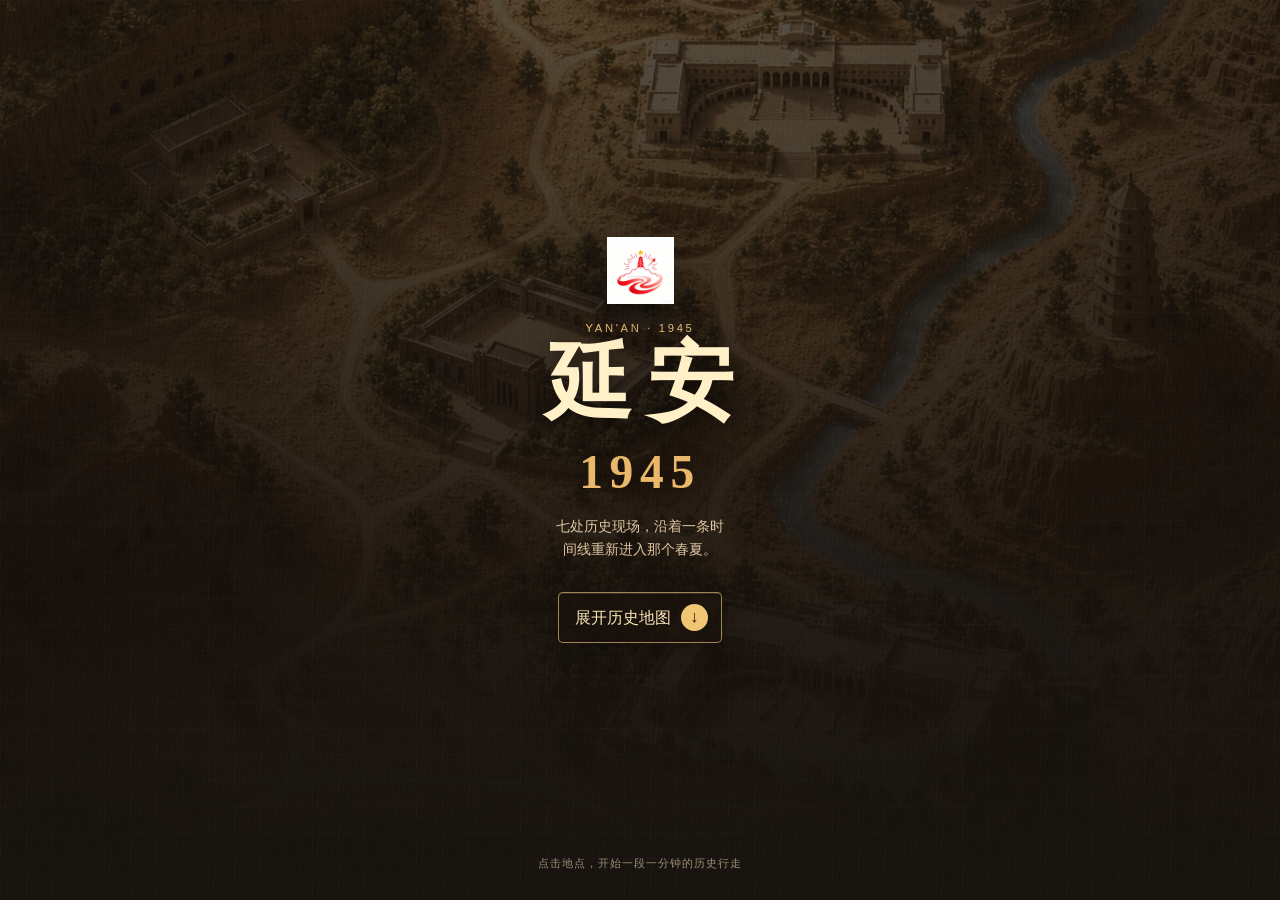
==== commit 5e38c858: "Bust mobile cache for updated Yanan site" ====
--- a/index.html
+++ b/index.html
@@ -5,7 +5,7 @@
   <meta name="viewport" content="width=device-width, initial-scale=1, viewport-fit=cover">
   <meta name="theme-color" content="#17130f">
   <title>1945延安｜历史现场</title>
-  <link rel="stylesheet" href="assets/css/common.css">
+  <link rel="stylesheet" href="assets/css/common.css?v=20260714-map2">
 </head>
 <body class="home-shell">
   <main class="home-cover" id="home-cover">
@@ -41,7 +41,7 @@
       <a class="map-tool-text" href="quiz/">知识挑战 <span id="quiz-count"></span></a>
     </div>
   </section>
-  <script src="assets/js/site-data.js"></script>
-  <script src="assets/js/site.js"></script>
+  <script src="assets/js/site-data.js?v=20260714-map2"></script>
+  <script src="assets/js/site.js?v=20260714-map2"></script>
 </body>
 </html>
--- a/assets/css/common.css
+++ b/assets/css/common.css
@@ -30,7 +30,7 @@
 /* Home cover and the map drawer */
 .home-shell { min-height: 100dvh; overflow: hidden; background: var(--ink); }
 .home-cover { min-height: 100dvh; position: relative; z-index: 1; display: grid; place-items: center; align-content: center; padding: calc(var(--safe-top) + 1.6rem) 1.35rem calc(var(--safe-bottom) + 2.8rem); overflow: hidden; isolation: isolate; text-align: center; background: #1d1510; }
-.home-cover::before { content: ""; position: absolute; inset: 0; z-index: -3; opacity: .32; background: url("../images/map-yanan-handdrawn.png") center / cover no-repeat; filter: sepia(.28) saturate(.78) contrast(1.06); transform: scale(1.06); }
+.home-cover::before { content: ""; position: absolute; inset: 0; z-index: -3; opacity: .32; background: url("../images/map-yanan-integrated-v2.webp") center / cover no-repeat; filter: sepia(.18) saturate(.86) contrast(1.06); transform: scale(1.06); }
 .home-cover::after { content: ""; position: absolute; inset: 0; z-index: -2; background: linear-gradient(180deg, rgba(16, 12, 9, .2), rgba(20, 14, 10, .72) 62%, #17130f), radial-gradient(circle at 50% 22%, transparent 0 22%, rgba(20, 13, 9, .4) 70%); }
 .cover-grain { position: absolute; inset: 0; z-index: -1; pointer-events: none; opacity: .55; background-image: repeating-linear-gradient(96deg, transparent 0 3px, rgba(255,255,255,.02) 4px 5px), linear-gradient(rgba(255,255,255,.024) 1px, transparent 1px), linear-gradient(90deg, rgba(255,255,255,.02) 1px, transparent 1px); background-size: auto, 26px 26px, 26px 26px; }
 .brand-mark { width: 67px; height: 67px; object-fit: contain; filter: drop-shadow(0 11px 17px rgba(0,0,0,.42)); }
@@ -43,7 +43,7 @@
 .command-icon { display: grid; place-items: center; width: 27px; height: 27px; color: #28170c; background: #f1c574; border-radius: 50%; font-size: 1.05rem; line-height: 1; }
 .cover-note { position: absolute; bottom: calc(var(--safe-bottom) + .7rem); left: 1rem; right: 1rem; margin: 0; color: rgba(230, 207, 172, .65); font-size: .69rem; letter-spacing: .09em; }
 
-.map-drawer { position: fixed; inset: 0; z-index: 10; display: flex; flex-direction: column; min-height: 100dvh; padding: var(--safe-top) 1rem var(--safe-bottom); overflow: hidden; color: #321d0e; background: #dac08e; transform: translateY(101%); visibility: hidden; pointer-events: none; transition: transform .42s cubic-bezier(.22, .77, .25, 1), visibility 0s linear .43s; }
+.map-drawer { position: fixed; inset: 0; z-index: 10; display: flex; flex-direction: column; min-height: 100dvh; padding: var(--safe-top) 1rem var(--safe-bottom); overflow-y: auto; overscroll-behavior: contain; color: #321d0e; background: #dac08e; transform: translateY(101%); visibility: hidden; pointer-events: none; transition: transform .42s cubic-bezier(.22, .77, .25, 1), visibility 0s linear .43s; }
 .map-drawer::before { content: ""; position: absolute; inset: 0; z-index: -1; opacity: .44; background: repeating-linear-gradient(0deg, transparent 0 4px, rgba(100,73,33,.04) 5px 6px), radial-gradient(ellipse at 50% 0, rgba(255,247,215,.6), transparent 55%); }
 .map-drawer.is-open { transform: translateY(0); visibility: visible; pointer-events: auto; transition-delay: 0s; }
 .map-toolbar { display: grid; grid-template-columns: 48px 1fr 48px; gap: .55rem; align-items: center; width: min(100%, 760px); margin: 0 auto; }
@@ -53,21 +53,26 @@
 .map-toolbar-title p { margin: 0; color: #996743; font-size: .63rem; letter-spacing: .17em; }
 .map-toolbar-title h2 { margin: .05rem 0 0; color: #432310; font: 700 1.15rem/1.2 var(--font-display); letter-spacing: .07em; }
 .map-intro { width: min(100%, 760px); margin: .75rem auto .65rem; color: #795238; text-align: center; font-size: .74rem; }
-.map-board { width: min(100%, 760px); aspect-ratio: 1 / 1.12; min-height: 0; position: relative; margin: 0 auto; overflow: hidden; border: 1px solid rgba(75, 41, 18, .55); border-radius: 7px; background: #ae8754 url("../images/map-yanan-handdrawn.png") center / cover no-repeat; box-shadow: inset 0 0 65px rgba(50, 26, 10, .43), 0 17px 31px rgba(70, 41, 17, .22); }
+.map-board { width: min(100%, 760px); aspect-ratio: 1; min-height: 0; position: relative; margin: 0 auto; overflow: hidden; border: 1px solid rgba(75, 41, 18, .55); border-radius: 9px; background: #ae8754 url("../images/map-yanan-integrated-v2.webp") center / 100% 100% no-repeat; box-shadow: inset 0 0 65px rgba(50, 26, 10, .43), 0 17px 31px rgba(70, 41, 17, .22); }
 .map-board::after { content: ""; position: absolute; inset: 0; pointer-events: none; background: linear-gradient(115deg, rgba(255,246,210,.15), transparent 32%), radial-gradient(ellipse at center, transparent 53%, rgba(40, 21, 7, .33)); }
 .map-route { position: absolute; z-index: 1; inset: 0; width: 100%; height: 100%; overflow: visible; pointer-events: none; }
 .map-route path { fill: none; stroke: rgba(113, 46, 32, .82); stroke-width: 2.15; stroke-dasharray: 4.4 5.5; filter: drop-shadow(0 1px rgba(255,232,181,.5)); }
 .map-board.is-routing .map-route path { animation: route-dash 1.4s linear infinite; }
 @keyframes route-dash { to { stroke-dashoffset: -30; } }
-.map-marker { --marker: var(--red); position: absolute; z-index: 3; left: calc(var(--x) * 1%); top: calc(var(--y) * 1%); display: grid; place-items: center; width: 43px; height: 43px; padding: 0; color: #fff5d7; background: var(--marker); border: 1px solid rgba(255,248,220,.93); border-radius: 50% 50% 50% 8px; box-shadow: 0 4px 0 rgba(62, 27, 14, .38), 0 0 0 1px rgba(75, 36, 15, .5); cursor: pointer; transform: translate(-50%, -50%) rotate(-45deg); transition: transform .22s ease, box-shadow .22s ease; }
-.map-marker > * { transform: rotate(45deg); }
-.marker-number { font: 700 .72rem/1 var(--font-body); }
-.map-marker:hover, .map-marker:focus-visible, .map-marker.is-active { transform: translate(-50%, -50%) rotate(-45deg) scale(1.13); box-shadow: 0 4px 0 rgba(62, 27, 14, .38), 0 0 0 7px rgba(255,238,181,.3); }
-.map-marker::after { content: ""; position: absolute; inset: -8px; border: 1px solid rgba(255,241,196,.82); border-radius: inherit; opacity: 0; }
+.map-marker { --marker: var(--red); position: absolute; z-index: 3; left: calc(var(--x) * 1%); top: calc(var(--y) * 1%); width: 44px; height: 44px; padding: 0; color: #fff5d7; background: transparent; border: 0; border-radius: 50%; cursor: pointer; transform: translate(-50%, -50%); transition: transform .22s ease; }
+.marker-number { position: absolute; z-index: 2; top: 50%; left: 50%; display: grid; place-items: center; width: 28px; height: 28px; color: #fff7df; background: color-mix(in srgb, var(--marker) 88%, #3b2114); border: 1.5px solid rgba(255,248,220,.96); border-radius: 50%; box-shadow: 0 2px 0 rgba(63,31,14,.38), 0 3px 9px rgba(38,20,9,.38), 0 0 0 4px rgba(255,239,196,.2); font: 700 .62rem/1 var(--font-body); transform: translate(-50%, -50%); }
+.map-marker:hover, .map-marker:focus-visible, .map-marker.is-active { transform: translate(-50%, -50%) scale(1.08); }
+.map-marker:hover .marker-number, .map-marker:focus-visible .marker-number, .map-marker.is-active .marker-number { box-shadow: 0 2px 0 rgba(63,31,14,.38), 0 0 0 6px rgba(255,238,181,.34), 0 5px 12px rgba(50,25,9,.38); }
+.map-marker::after { content: ""; position: absolute; z-index: -1; inset: -5px; border: 1px solid rgba(255,241,196,.82); border-radius: 50%; opacity: 0; }
 .map-marker.is-active::after { animation: ping .65s ease-out; }
 @keyframes ping { from { opacity: .9; transform: scale(.7); } to { opacity: 0; transform: scale(1.78); } }
-.marker-label { position: absolute; top: calc(100% + 7px); left: 50%; width: max-content; max-width: 7.4rem; color: #3d210e; font: 700 .7rem/1.25 var(--font-display); letter-spacing: .02em; text-align: center; text-shadow: 0 1px 0 rgba(255,244,202,.85); transform: translateX(-50%) rotate(45deg); }
-.map-legend { position: absolute; z-index: 4; right: .7rem; bottom: .5rem; color: rgba(56, 31, 14, .67); font-size: .6rem; letter-spacing: .07em; }
+.marker-label { position: absolute; z-index: 2; top: calc(100% + 6px); left: 50%; display: grid; gap: 1px; width: max-content; max-width: 7.5rem; padding: .2rem .38rem; color: #3d210e; background: rgba(255,239,202,.86); border: 1px solid rgba(104,63,29,.42); border-radius: 3px; box-shadow: 0 2px 5px rgba(51,28,13,.2); letter-spacing: .02em; text-align: center; text-shadow: 0 1px 0 rgba(255,244,202,.85); transform: translateX(-50%); }
+.marker-label strong { font: 700 .66rem/1.15 var(--font-display); }
+.marker-label small { color: rgba(72,42,21,.74); font-size: .47rem; line-height: 1.15; white-space: nowrap; }
+.map-marker[data-label-side="left"] .marker-label { top: 50%; right: calc(100% + 7px); left: auto; transform: translateY(-50%); text-align: right; }
+.map-marker[data-label-side="right"] .marker-label { top: 50%; right: auto; left: calc(100% + 7px); transform: translateY(-50%); text-align: left; }
+.map-marker[data-label-side="top"] .marker-label { top: auto; right: auto; bottom: calc(100% + 7px); left: 50%; transform: translateX(-50%); }
+.map-legend { position: absolute; z-index: 4; right: .7rem; bottom: .5rem; color: rgba(56, 31, 14, .67); font-size: .6rem; letter-spacing: .07em; pointer-events: none; }
 .map-foot-tools { display: flex; align-items: center; justify-content: space-between; width: min(100%, 760px); margin: .68rem auto 0; }
 .map-tool-text { display: inline-flex; align-items: center; min-height: 38px; padding: .45rem .65rem; color: #5b331c; background: transparent; border: 1px solid rgba(84, 47, 20, .34); border-radius: 4px; cursor: pointer; font-size: .72rem; }
 .map-tool-text:active { transform: translateY(1px); background: rgba(255,246,216,.34); }
@@ -108,6 +113,8 @@
 .section-header h2 { margin: 0; color: #f7e5c4; font: 700 clamp(1.72rem, 7.8vw, 2.6rem)/1.22 var(--font-display); letter-spacing: .08em; }
 .section-header small { display: block; margin-top: .38rem; color: #a9967c; font-size: .72rem; }
 .people-grid { position: relative; z-index: 1; display: grid; grid-template-columns: repeat(2, minmax(0, 1fr)); align-content: center; gap: .7rem; width: min(100%, 760px); margin: auto; }
+.people-next { position: relative; bottom: auto; left: auto; margin: 1.05rem auto 0; transform: none; }
+.people-next:hover { color: #fff0ce; }
 .people-count-5 .people-ornaments span:nth-child(1) { right: 3%; top: 15%; }
 .person-card { position: relative; min-width: 0; overflow: hidden; background: rgba(31, 22, 16, .76); border: 1px solid color-mix(in srgb, var(--accent) 48%, rgba(255,255,255,.16)); border-radius: 6px; box-shadow: 0 10px 22px rgba(0,0,0,.16); transition: transform .2s ease, border-color .2s ease; }
 .person-card:hover { transform: translateY(-2px); border-color: var(--accent-soft); }
@@ -174,7 +181,7 @@
 @media (min-width: 680px) {
   .home-cover { padding-inline: 2rem; }
   .map-drawer { padding-inline: 2rem; }
-  .map-board { aspect-ratio: 1.55 / 1; }
+  .map-board { max-width: min(76dvh, 760px); }
   .people-grid { grid-template-columns: repeat(3, minmax(0, 1fr)); }
   .dialog-portrait { min-height: 55dvh; }
 }
@@ -185,9 +192,23 @@
   .home-title { font-size: 3.3rem; }
   .home-subtitle { margin-top: .75rem; }
   .cover-command { margin-top: 1.2rem; }
-  .map-board { aspect-ratio: 1.12 / 1; }
+  .map-board { width: min(100%, 332px); }
 }
 @media (max-width: 679px) {
+  .map-drawer { padding-inline: .72rem; }
+  .map-toolbar { grid-template-columns: 42px 1fr 42px; gap: .42rem; }
+  .icon-control { width: 42px; height: 42px; }
+  .map-toolbar-title h2 { font-size: 1.02rem; }
+  .map-intro { margin: .55rem auto .5rem; font-size: .68rem; }
+  .map-board { width: min(100%, 360px); aspect-ratio: 1; }
+  .map-marker { width: 44px; height: 44px; }
+  .marker-number { width: 26px; height: 26px; font-size: .56rem; }
+  .marker-label { max-width: 6.2rem; }
+  .marker-label strong { font-size: .61rem; }
+  .marker-label small { font-size: .43rem; }
+  .map-legend { display: none; }
+  .map-foot-tools { gap: .55rem; margin-top: .6rem; }
+  .map-tool-text { min-width: 0; justify-content: center; padding-inline: .55rem; font-size: .66rem; }
   .people-section { min-height: auto; overflow: clip; padding: calc(var(--safe-top) + .85rem) .9rem calc(var(--safe-bottom) + .9rem); }
   .people-section .section-header { margin-bottom: .8rem; }
   .people-section .section-header h2 { font-size: 1.72rem; }
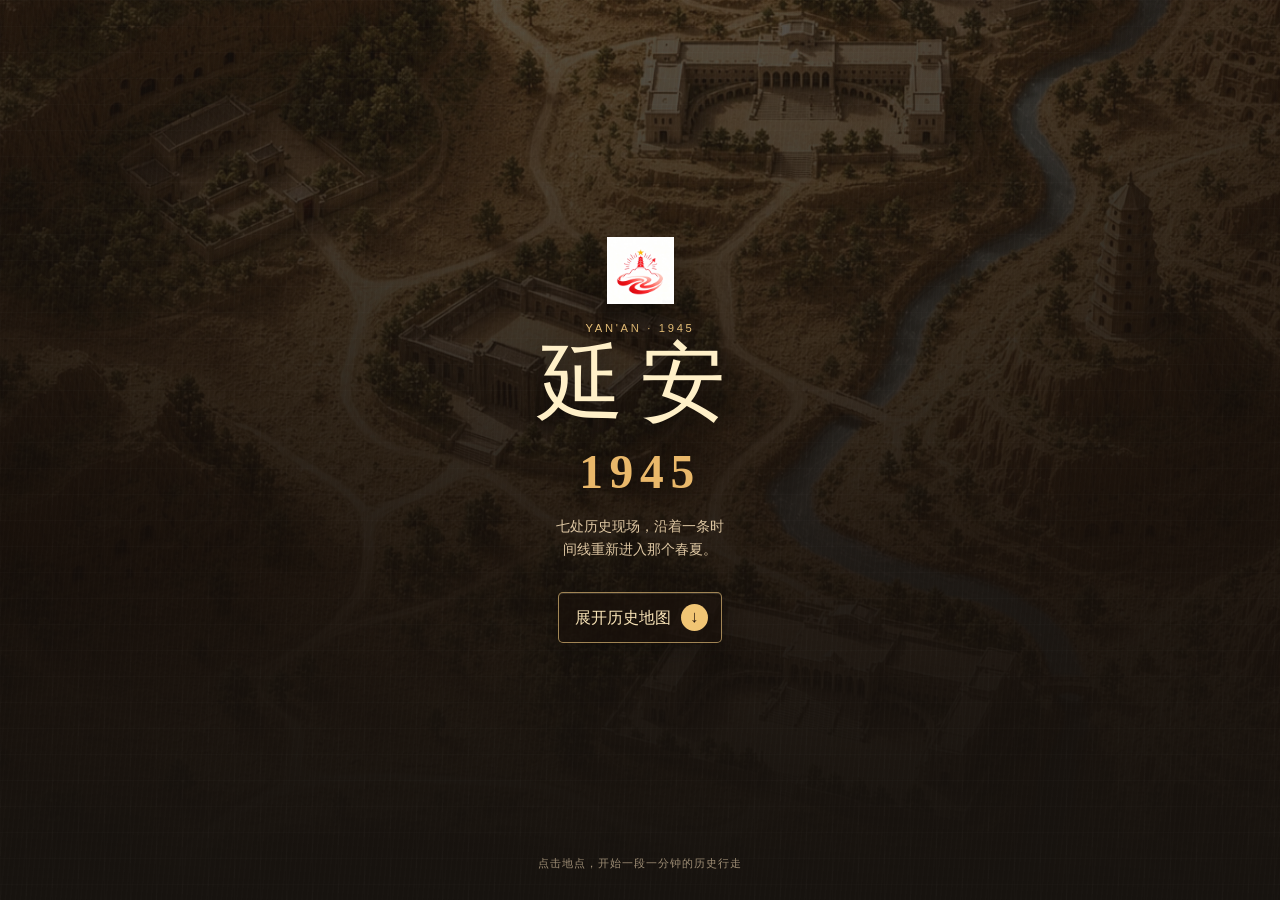
==== commit 1ff31e21: "Refresh cached assets after adding site videos" ====
--- a/index.html
+++ b/index.html
@@ -5,7 +5,7 @@
   <meta name="viewport" content="width=device-width, initial-scale=1, viewport-fit=cover">
   <meta name="theme-color" content="#17130f">
   <title>1945延安｜历史现场</title>
-  <link rel="stylesheet" href="assets/css/common.css?v=20260714-map2">
+  <link rel="stylesheet" href="assets/css/common.css?v=20260717-video1">
 </head>
 <body class="home-shell">
   <main class="home-cover" id="home-cover">
@@ -41,7 +41,7 @@
       <a class="map-tool-text" href="quiz/">知识挑战 <span id="quiz-count"></span></a>
     </div>
   </section>
-  <script src="assets/js/site-data.js?v=20260714-map2"></script>
-  <script src="assets/js/site.js?v=20260714-map2"></script>
+  <script src="assets/js/site-data.js?v=20260717-video1"></script>
+  <script src="assets/js/site.js?v=20260717-video1"></script>
 </body>
 </html>
--- a/assets/css/common.css
+++ b/assets/css/common.css
@@ -35,7 +35,7 @@
 .cover-grain { position: absolute; inset: 0; z-index: -1; pointer-events: none; opacity: .55; background-image: repeating-linear-gradient(96deg, transparent 0 3px, rgba(255,255,255,.02) 4px 5px), linear-gradient(rgba(255,255,255,.024) 1px, transparent 1px), linear-gradient(90deg, rgba(255,255,255,.02) 1px, transparent 1px); background-size: auto, 26px 26px, 26px 26px; }
 .brand-mark { width: 67px; height: 67px; object-fit: contain; filter: drop-shadow(0 11px 17px rgba(0,0,0,.42)); }
 .eyebrow { margin: 1rem 0 .4rem; color: #f0c77d; font-size: .7rem; letter-spacing: .24em; }
-.home-title { margin: 0; color: #fff0c8; font: 700 clamp(3rem, 15vw, 5.4rem)/.88 var(--font-display); letter-spacing: .18em; text-indent: .18em; text-shadow: 0 5px 20px rgba(0,0,0,.42); }
+.home-title { margin: 0; color: #fff0c8; font: normal 700 clamp(3rem, 15vw, 5.4rem)/.88 var(--font-display); letter-spacing: .18em; text-indent: 0; text-shadow: 0 5px 20px rgba(0,0,0,.42); font-synthesis: none; transform: none; }
 .home-title span { color: #eab86a; font: 600 .55em/.9 Georgia, serif; letter-spacing: .14em; }
 .home-subtitle { max-width: 18rem; margin: 1.15rem auto 0; color: #ddc6a2; font-size: .88rem; text-wrap: balance; }
 .cover-command { min-height: 48px; display: inline-flex; align-items: center; gap: .6rem; margin-top: 2rem; padding: .7rem .82rem .7rem 1rem; color: #f9e4b7; background: rgba(25, 17, 11, .52); border: 1px solid rgba(244, 204, 129, .62); border-radius: 5px; box-shadow: 0 8px 23px rgba(0,0,0,.22), inset 0 1px rgba(255,245,217,.13); cursor: pointer; transition: transform .2s ease, background .2s ease; }
@@ -118,7 +118,6 @@
 .people-count-5 .people-ornaments span:nth-child(1) { right: 3%; top: 15%; }
 .person-card { position: relative; min-width: 0; overflow: hidden; background: rgba(31, 22, 16, .76); border: 1px solid color-mix(in srgb, var(--accent) 48%, rgba(255,255,255,.16)); border-radius: 6px; box-shadow: 0 10px 22px rgba(0,0,0,.16); transition: transform .2s ease, border-color .2s ease; }
 .person-card:hover { transform: translateY(-2px); border-color: var(--accent-soft); }
-.person-open { display: block; width: 100%; padding: 0; color: inherit; text-align: left; background: transparent; cursor: pointer; }
 .person-photo { display: block; aspect-ratio: 3 / 4; position: relative; overflow: hidden; background: linear-gradient(145deg, color-mix(in srgb, var(--accent) 35%, #312117), #120d09); }
 .person-photo::after { content: ""; position: absolute; inset: 0; pointer-events: none; border: 5px solid rgba(237,214,173,.14); box-shadow: inset 0 -32px 28px rgba(0,0,0,.26); }
 .person-photo img { width: 100%; height: 100%; object-fit: contain; background: linear-gradient(160deg, color-mix(in srgb, var(--accent) 25%, #3b2a1d), #160f0a); filter: grayscale(1) sepia(.21) contrast(1.05); }
@@ -150,43 +149,12 @@
 .video-time { position: absolute; z-index: 2; right: .65rem; bottom: .48rem; padding: .1rem .32rem; color: #e7d4ae; background: rgba(0,0,0,.43); border-radius: 3px; font-size: .64rem; }
 .video-caption { max-width: 35rem; margin: .9rem auto 0; color: #ad987a; font-size: .79rem; line-height: 1.75; text-align: center; }
 
-/* Fullscreen portrait dossier */
-.person-dialog { position: fixed; inset: 0; z-index: 30; display: none; width: 100%; max-width: none; height: 100dvh; margin: 0; padding: 0; color: #f5e2bf; background: #17120e; border: 0; }
-.person-dialog[open] { display: block; }
-.person-dialog::backdrop { background: rgba(0,0,0,.78); }
-.dialog-scroll { height: 100%; overflow-y: auto; overscroll-behavior: contain; }
-.dialog-close { position: fixed; top: var(--safe-top); right: 1rem; z-index: 3; display: grid; place-items: center; width: 44px; height: 44px; padding: 0; color: #ffedc8; background: rgba(26,18,12,.72); border: 1px solid rgba(255,232,189,.34); border-radius: 50%; backdrop-filter: blur(8px); cursor: pointer; }
-.dialog-close svg { width: 1.15rem; height: 1.15rem; }
-.dialog-portrait { min-height: 49dvh; position: relative; display: grid; align-items: end; justify-items: center; overflow: hidden; background: linear-gradient(145deg, color-mix(in srgb, var(--accent) 32%, #301f14), #17110c); }
-.dialog-portrait::after { content: ""; position: absolute; inset: 0; pointer-events: none; background: linear-gradient(180deg, transparent 48%, #17120e 96%); }
-.dialog-portrait > img { width: 100%; height: 100%; position: absolute; inset: 0; object-fit: contain; filter: grayscale(1) sepia(.25) contrast(1.05); }
-.detail-fallback { position: absolute; inset: 0; }
-.dialog-title { position: relative; z-index: 1; padding: 4rem 1rem 1.55rem; text-align: center; }
-.dialog-title p { margin: 0; color: var(--accent-soft); font-size: .7rem; letter-spacing: .14em; }
-.dialog-title h2 { margin: .35rem 0 0; color: #ffedc8; font: 700 clamp(2.5rem, 12vw, 4.3rem)/1 var(--font-display); letter-spacing: .1em; text-indent: .1em; }
-.dialog-title span { color: #cdb697; font-size: .76rem; letter-spacing: .1em; }
-.dialog-body { width: min(100%, 640px); margin: 0 auto; padding: 1.35rem 1.2rem calc(var(--safe-bottom) + 2rem); }
-.dialog-role { margin: 0; color: var(--accent-soft); font-size: .82rem; letter-spacing: .07em; }
-.dialog-bio { margin-top: 1rem; color: #d9c5a4; font-size: .92rem; }
-.dialog-bio p { margin: 0 0 .86rem; }
-.quote-box { margin-top: 1.2rem; padding: .95rem 1rem; border-left: 2px solid var(--accent); background: rgba(255,255,255,.035); }
-.quote-box p { margin: 0; color: #f8e2b8; font: 1.05rem/1.75 var(--font-display); }
-.quote-box small { display: block; margin-top: .5rem; color: #a99679; font-size: .68rem; line-height: 1.5; }
-.detail-audio { display: inline-flex; align-items: center; gap: .4rem; min-height: 42px; margin-top: .8rem; padding: .55rem .68rem; color: #fff0ce; background: var(--accent); border: 1px solid rgba(255,239,205,.38); border-radius: 4px; cursor: pointer; font-size: .74rem; }
-.detail-audio svg { width: 1rem; height: 1rem; }
-.detail-audio.is-playing { color: #2b160a; background: var(--gold); }
-.portrait-credit { margin: 1rem 0 0; color: #806f5b; font-size: .64rem; line-height: 1.5; }
 .page-not-found { padding: 2rem; }
 
 @media (min-width: 680px) {
   .home-cover { padding-inline: 2rem; }
   .map-drawer { padding-inline: 2rem; }
   .map-board { max-width: min(76dvh, 760px); }
-  .people-grid { grid-template-columns: repeat(3, minmax(0, 1fr)); }
-  .dialog-portrait { min-height: 55dvh; }
-}
-@media (min-width: 980px) {
-  .people-grid { grid-template-columns: repeat(4, minmax(0, 1fr)); }
 }
 @media (max-height: 700px) and (max-width: 679px) {
   .home-title { font-size: 3.3rem; }
@@ -219,6 +187,43 @@
   .people-count-5 .person-card:last-child { grid-column: 1 / -1; width: calc((100% - .72rem) / 2); justify-self: center; }
   .person-copy { min-height: 58px; }
 }
+
+/* Flip-through character cards */
+.people-ornaments span:nth-child(4) { top: 8%; left: -18px; width: 80px; height: 80px; border: 7px solid color-mix(in srgb, var(--accent-soft) 26%, transparent); border-radius: 50%; }
+.people-ornaments span:nth-child(5) { top: 49%; right: -18px; width: 92px; height: 22px; border-right: 0; border-left: 0; transform: rotate(28deg); }
+.people-ornaments span:nth-child(6) { right: 11%; bottom: 10%; width: 38px; height: 38px; border-color: color-mix(in srgb, var(--accent) 65%, transparent); transform: rotate(45deg); }
+.people-grid { grid-template-columns: minmax(0, 360px); justify-content: center; align-content: start; gap: 1rem; margin: .35rem auto 0; }
+.person-card { width: min(100%, 360px); min-height: 600px; overflow: visible; background: none; border: 0; border-radius: 0; box-shadow: none; perspective: 1100px; transition: none; }
+.person-card:hover { transform: none; border-color: transparent; }
+.person-flip { display: block; width: 100%; min-height: 600px; padding: 0; color: inherit; text-align: left; background: transparent; border: 0; border-radius: 8px; cursor: pointer; }
+.person-card-inner { position: absolute; inset: 0; display: block; transform-style: preserve-3d; transition: transform .62s cubic-bezier(.2, .75, .25, 1); }
+.person-card.is-flipped .person-card-inner { transform: rotateY(180deg); }
+.person-face { position: absolute; inset: 0; display: block; overflow: hidden; backface-visibility: hidden; -webkit-backface-visibility: hidden; border: 1px solid color-mix(in srgb, var(--accent) 55%, rgba(255,255,255,.18)); border-radius: 8px; box-shadow: 0 16px 30px rgba(0,0,0,.21), inset 0 1px rgba(255,243,208,.08); }
+.person-front { display: flex; flex-direction: column; align-items: center; justify-content: center; isolation: isolate; background: radial-gradient(circle at 50% 30%, color-mix(in srgb, var(--accent-soft) 19%, transparent), transparent 26%), linear-gradient(145deg, color-mix(in srgb, var(--accent) 35%, #2c1c13), #17100b 74%); }
+.person-front::before { content: ""; position: absolute; z-index: -1; inset: 11px; border: 1px solid color-mix(in srgb, var(--accent-soft) 42%, transparent); background: repeating-linear-gradient(0deg, transparent 0 23px, color-mix(in srgb, var(--accent-soft) 11%, transparent) 24px 25px), repeating-linear-gradient(90deg, transparent 0 23px, color-mix(in srgb, var(--accent-soft) 11%, transparent) 24px 25px); }
+.person-front::after { content: ""; position: absolute; z-index: -1; top: 17%; right: -30px; width: 120px; height: 120px; border: 1px solid color-mix(in srgb, var(--accent-soft) 45%, transparent); border-radius: 50%; box-shadow: -235px 228px 0 -22px color-mix(in srgb, var(--accent) 42%, transparent); }
+.person-card-index { position: absolute; top: 1rem; left: 1rem; color: var(--accent-soft); font-size: .62rem; letter-spacing: .17em; }
+.person-seal { display: grid; place-items: center; width: 86px; height: 86px; color: #fff0cb; border: 1px solid color-mix(in srgb, var(--accent-soft) 78%, transparent); border-radius: 50%; box-shadow: inset 0 0 0 5px rgba(255,237,194,.05), 0 0 0 7px color-mix(in srgb, var(--accent) 24%, transparent); font: 700 3.6rem/.9 "STKaiti", "KaiTi", var(--font-display); }
+.person-handwriting { margin-top: 1.1rem; color: #fff0cf; font: 700 clamp(2.35rem, 12vw, 3.3rem)/1 "STKaiti", "KaiTi", var(--font-display); letter-spacing: .14em; text-indent: .14em; text-shadow: 2px 3px 0 rgba(61,31,17,.34); }
+.person-print-name { margin-top: 1.35rem; color: #f6dcaf; font: 700 1.13rem/1.2 var(--font-display); letter-spacing: .22em; text-indent: .22em; }
+.person-event-role { display: -webkit-box; max-width: 15.5rem; margin: .65rem 1.5rem 0; overflow: hidden; color: #c6b08f; font-size: .74rem; line-height: 1.6; letter-spacing: .04em; text-align: center; -webkit-box-orient: vertical; -webkit-line-clamp: 2; }
+.person-flip-hint { position: absolute; bottom: 1rem; color: color-mix(in srgb, var(--accent-soft) 82%, white); font-size: .65rem; letter-spacing: .12em; }
+.person-flip-hint b { display: inline-block; margin-left: .25rem; color: var(--accent-soft); font-size: 1rem; font-weight: 400; }
+.person-back { display: grid; grid-template-columns: 1fr; grid-template-rows: 67% auto minmax(0, 1fr) auto; background: linear-gradient(145deg, #251810, #15100c 72%); transform: rotateY(180deg); }
+.person-back .person-photo { display: block; grid-row: 1; grid-column: 1; aspect-ratio: auto; min-height: 0; }
+.person-back .person-photo img { display: block; width: 100%; height: 100%; object-fit: cover; object-position: center top; }
+.person-copy { grid-row: 2; grid-column: 1; min-width: 0; min-height: 0; padding: .72rem 1rem .25rem; }
+.person-copy strong { font-size: 1.15rem; letter-spacing: .08em; }
+.person-copy small { display: -webkit-box; overflow: hidden; color: var(--accent-soft); font-size: .68rem; line-height: 1.4; white-space: normal; -webkit-box-orient: vertical; -webkit-line-clamp: 2; }
+.person-summary { display: -webkit-box; grid-row: 3; grid-column: 1; align-self: start; margin: .28rem 1rem 0; overflow: hidden; color: #c7b297; font-size: .75rem; line-height: 1.62; -webkit-box-orient: vertical; -webkit-line-clamp: 5; }
+.person-back-hint { grid-row: 4; grid-column: 1; align-self: end; padding: .6rem 1rem .9rem; color: #8f7b61; font-size: .6rem; letter-spacing: .08em; text-align: right; }
+.person-audio { top: .78rem; right: .78rem; z-index: 4; width: 42px; height: 42px; opacity: 0; pointer-events: none; transform: translateY(-5px); transition: opacity .18s ease, transform .18s ease; }
+.person-card.is-flipped .person-audio { opacity: 1; pointer-events: auto; transform: translateY(0); }
+.person-flip:focus-visible .person-face { outline: 3px solid var(--gold); outline-offset: -5px; }
+@media (max-width: 679px) {
+  .people-grid { grid-template-columns: minmax(0, 360px); gap: .9rem; width: 100%; }
+  .person-card, .person-flip { min-height: 592px; }
+}
 @media (prefers-reduced-motion: reduce) {
   *, *::before, *::after { animation-duration: .01ms !important; animation-iteration-count: 1 !important; scroll-behavior: auto !important; transition-duration: .01ms !important; }
 }
